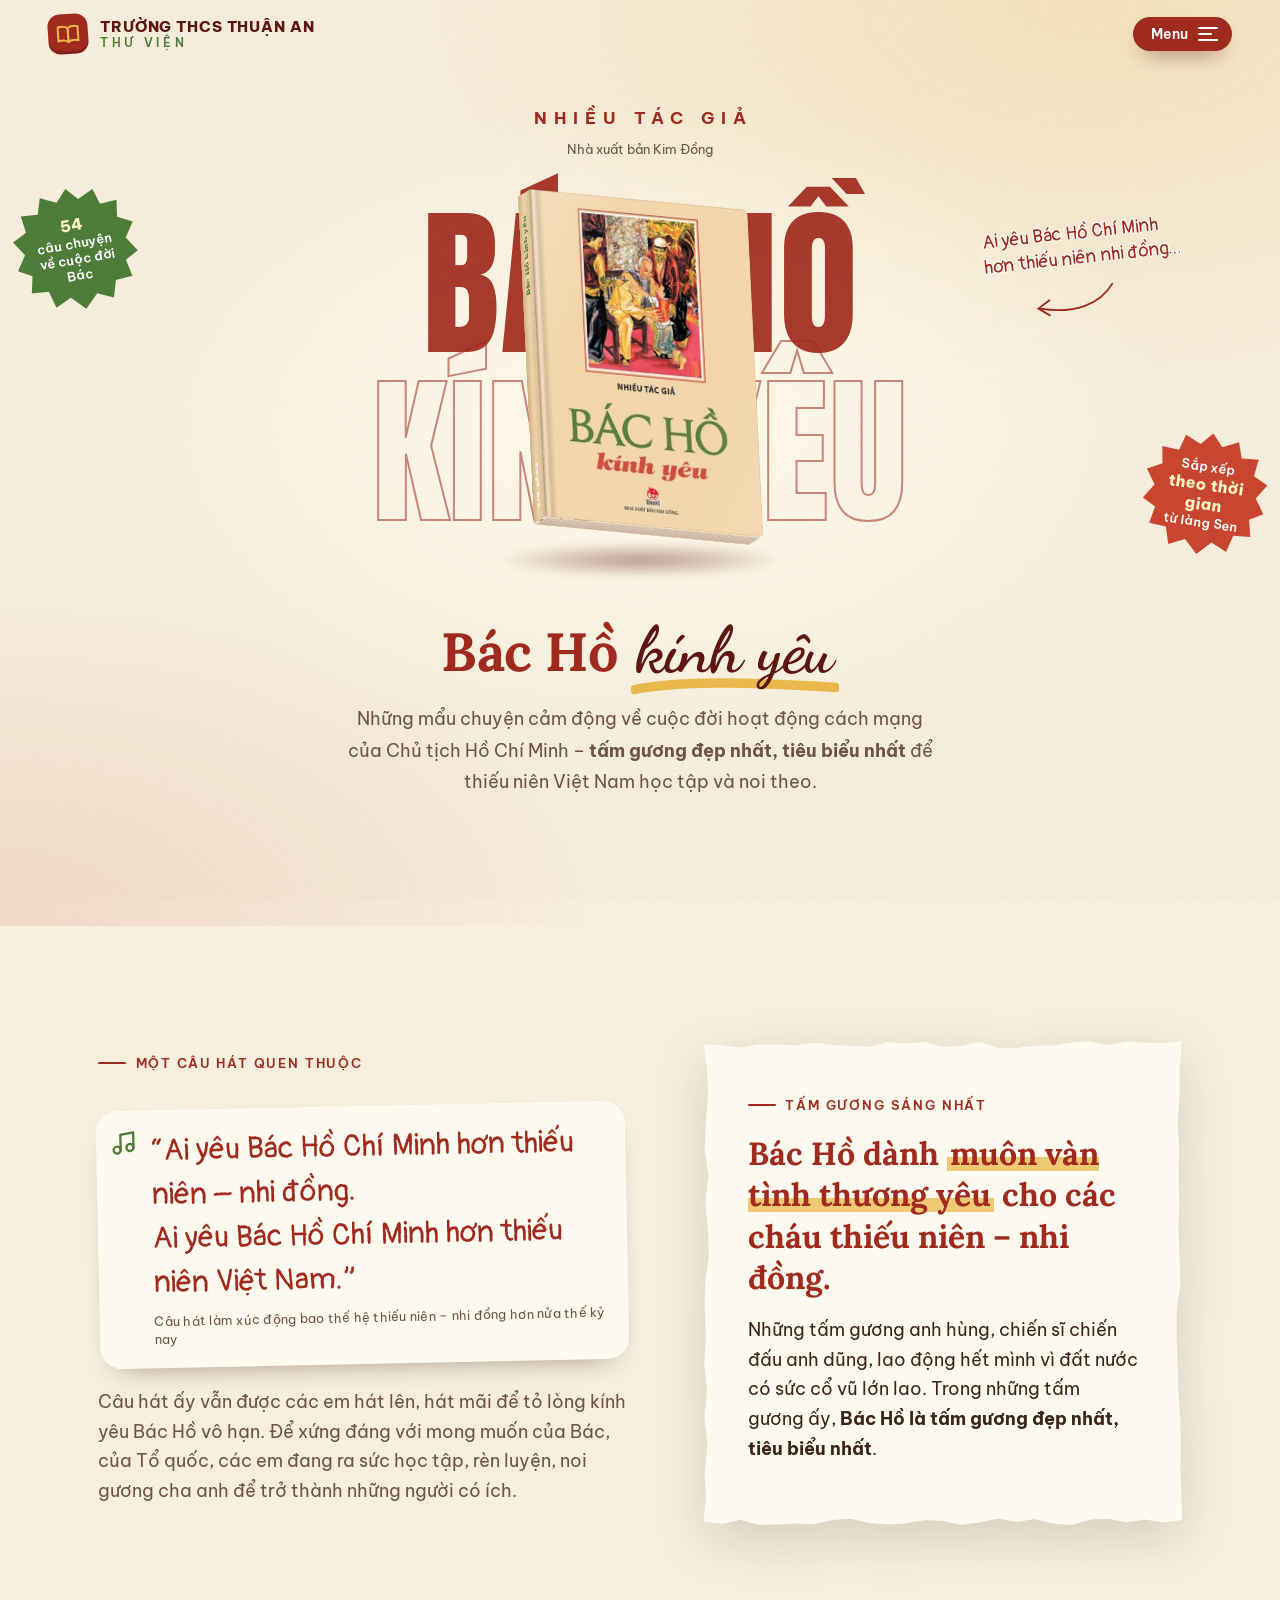
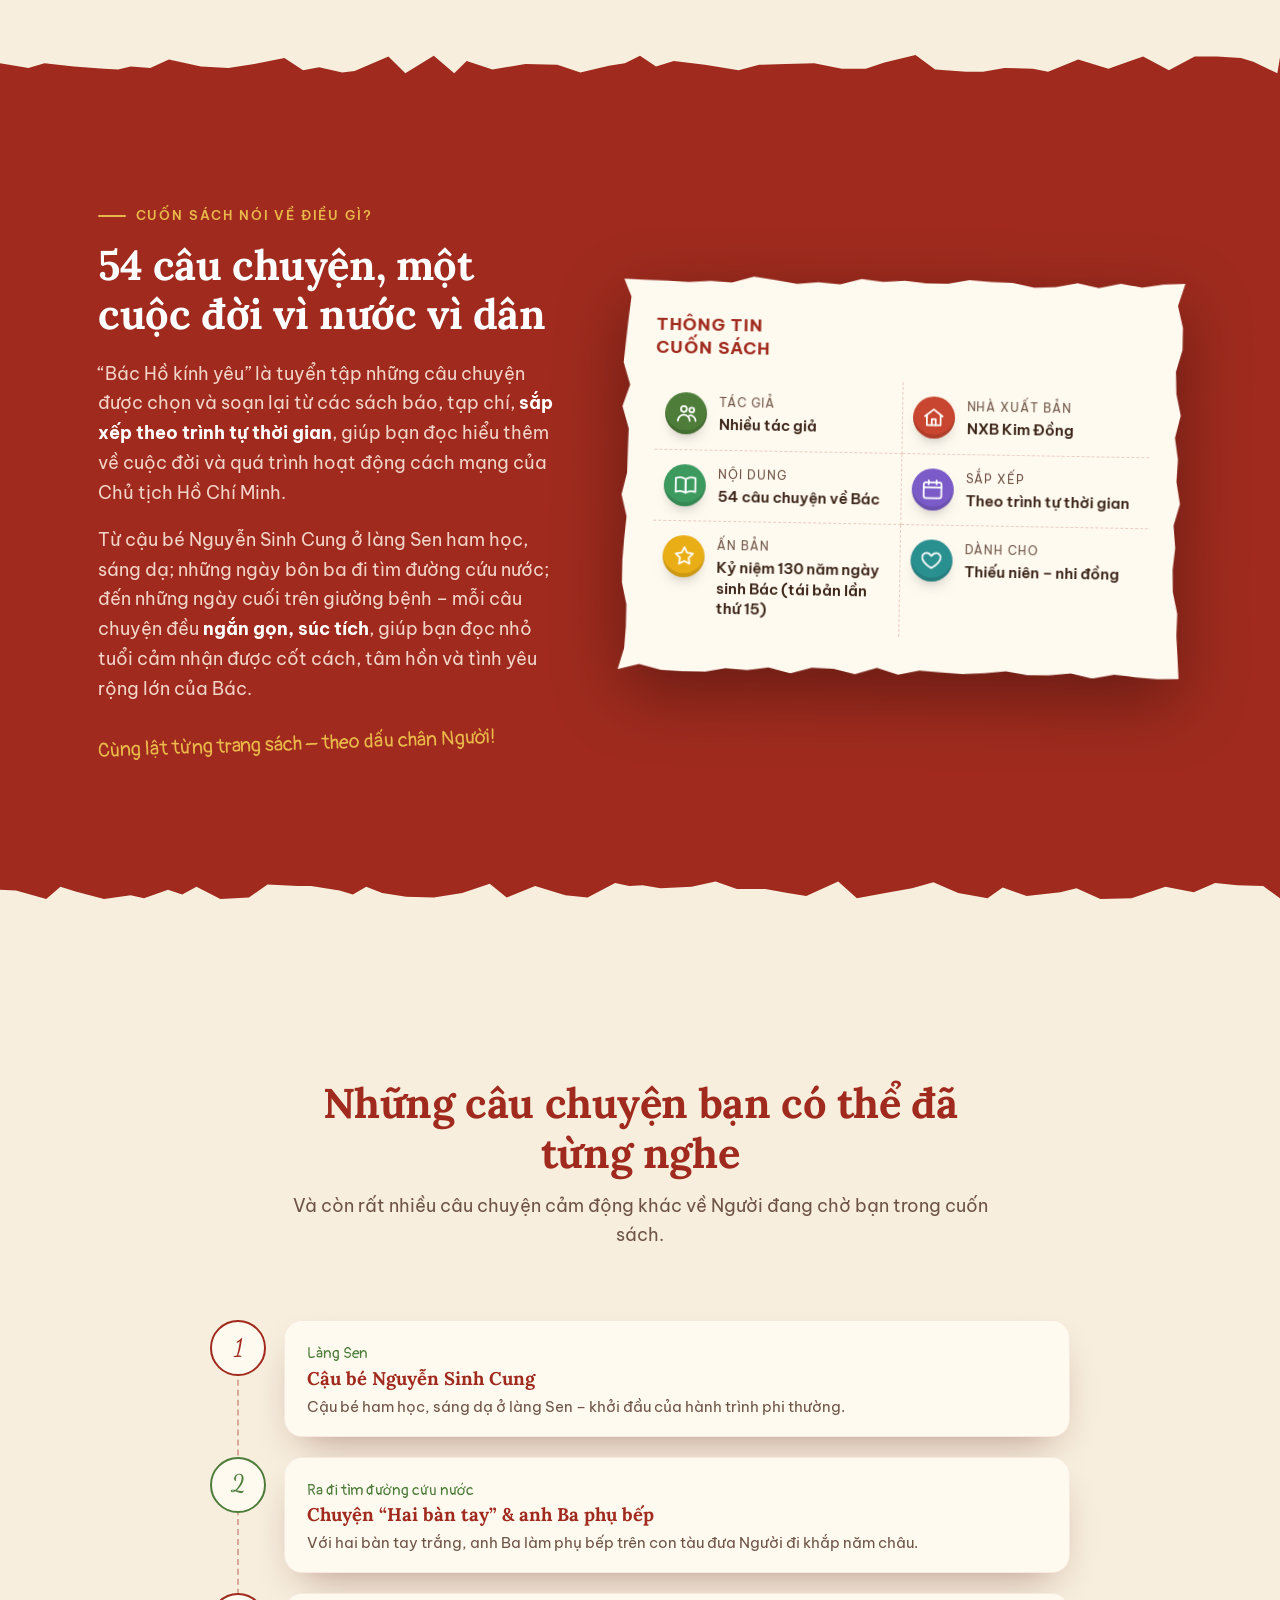
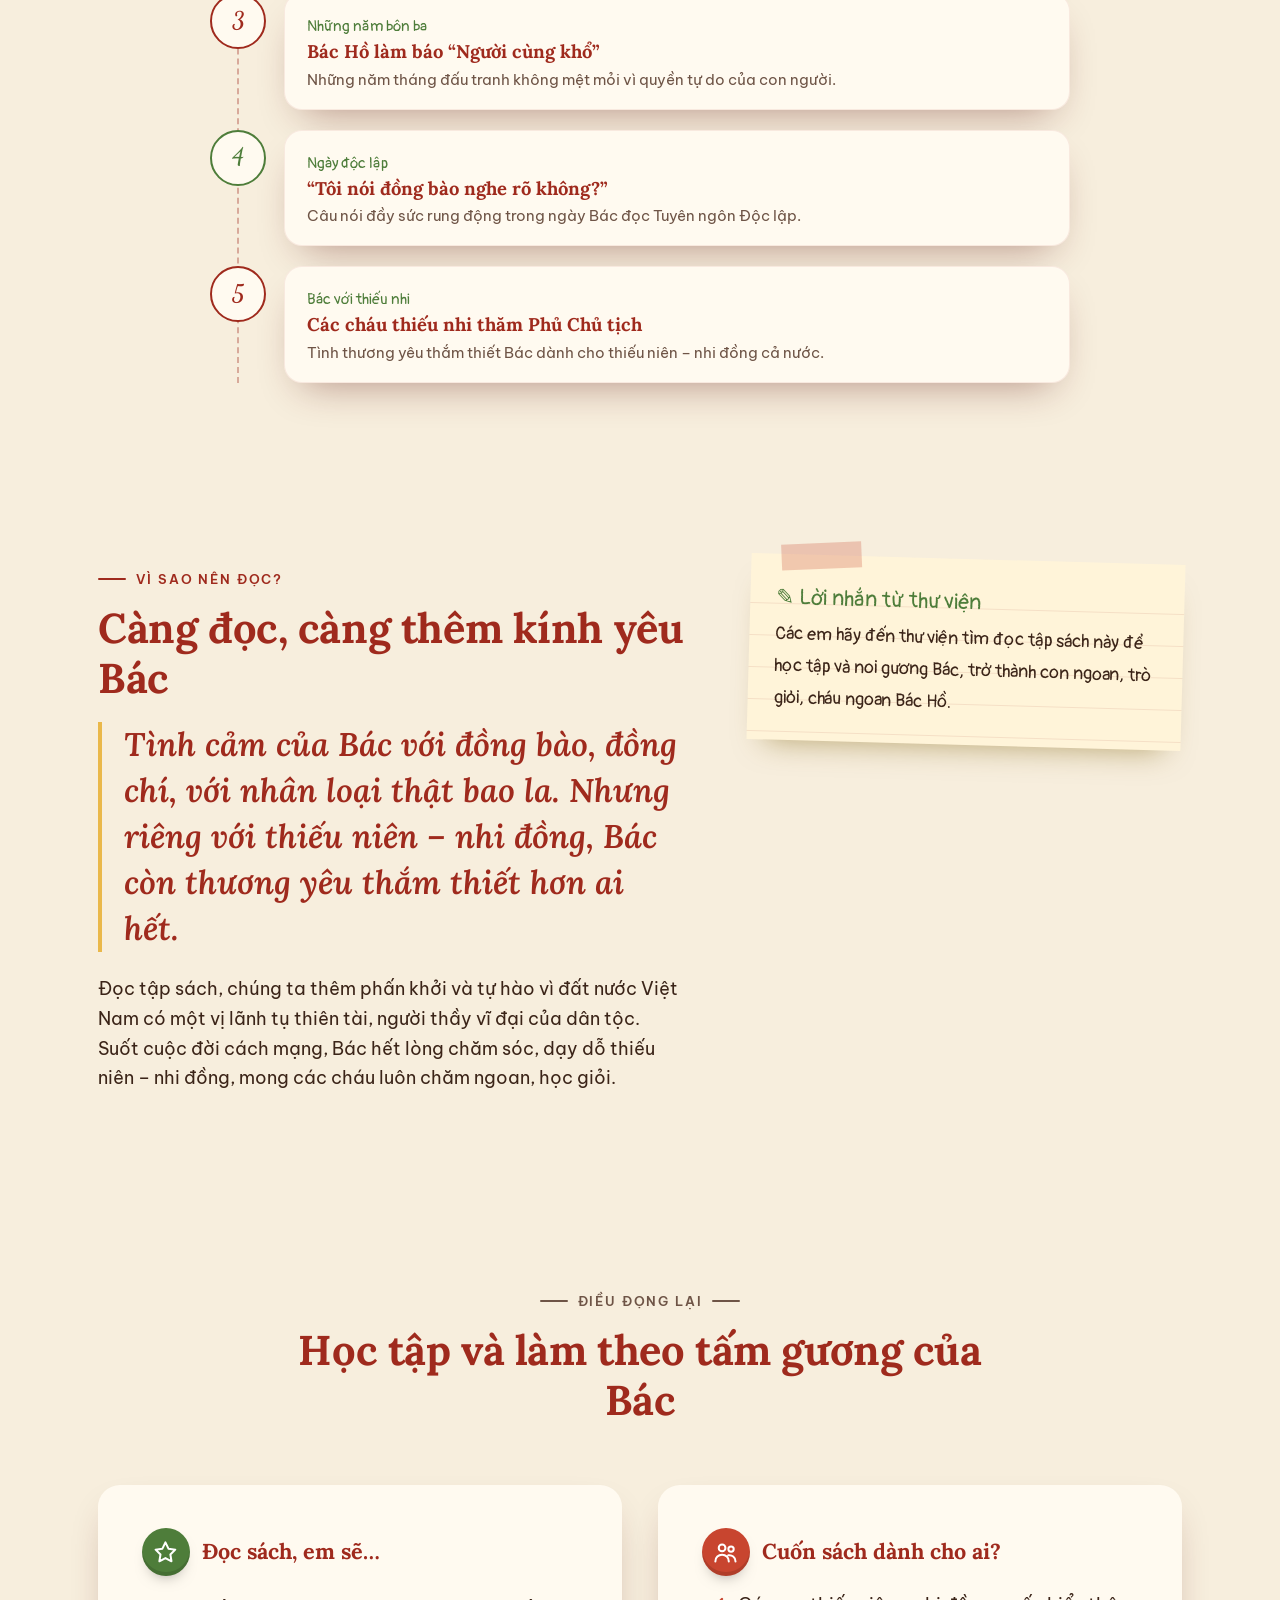
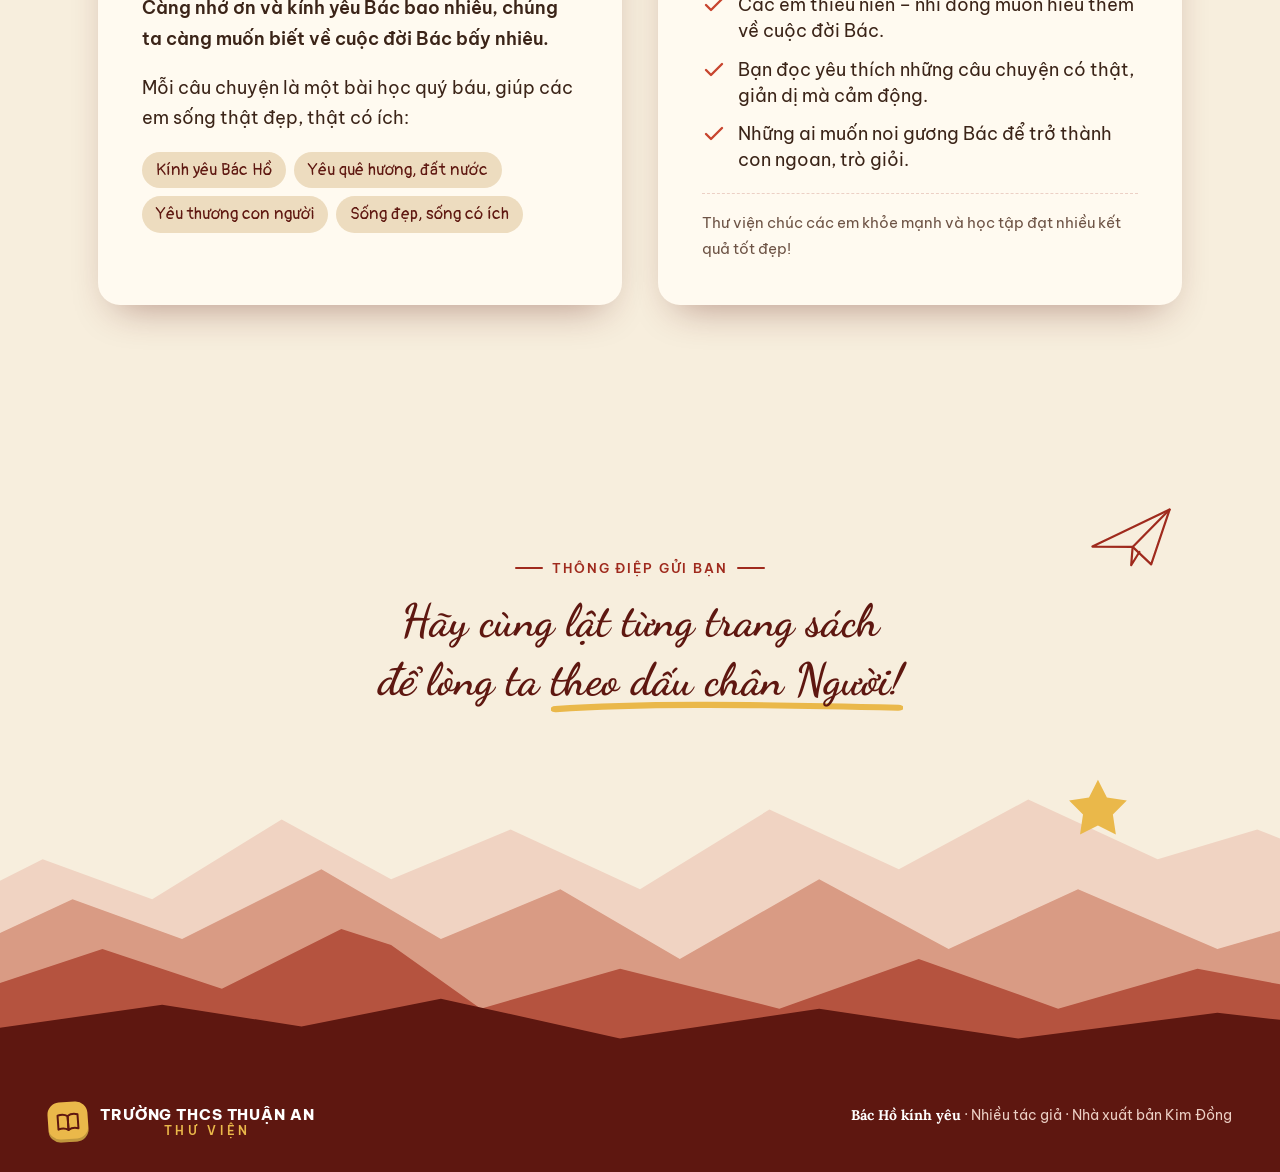
==== bac-ho-kinh-yeu/index.html @ be3440f2 "update books" ====
<!doctype html>
<html lang="vi">
<head>
  <meta charset="utf-8">
  <meta name="viewport" content="width=device-width, initial-scale=1">
  <title>Bác Hồ kính yêu – NXB Kim Đồng | Thư viện THCS Thuận An</title>
  <meta name="description" content="Giới thiệu sách “Bác Hồ kính yêu” (NXB Kim Đồng) – 54 câu chuyện cảm động về cuộc đời hoạt động cách mạng của Chủ tịch Hồ Chí Minh.">
  <meta property="og:title" content="Bác Hồ kính yêu – NXB Kim Đồng | Thư viện THCS Thuận An">
  <meta property="og:description" content="Giới thiệu sách “Bác Hồ kính yêu” (NXB Kim Đồng) – 54 câu chuyện cảm động về cuộc đời hoạt động cách mạng của Chủ tịch Hồ Chí Minh.">
  <meta property="og:image" content="../assets/books/bac-ho-kinh-yeu/bac-ho-kinh-yeu-tb-2023.jpg">
  <meta property="og:type" content="website">
  <meta name="theme-color" content="#9f2a1d">
  <link rel="icon" href="data:image/svg+xml,%3Csvg xmlns='http://www.w3.org/2000/svg' viewBox='0 0 64 64'%3E%3Crect x='10' y='6' width='44' height='52' rx='4' fill='%231d3f8f'/%3E%3Crect x='10' y='6' width='8' height='52' fill='%23163170'/%3E%3Cpath d='M26 26h20M26 34h14' stroke='%23f6c945' stroke-width='5' stroke-linecap='round'/%3E%3C/svg%3E">
  <link rel="stylesheet" href="../assets/css/style.css">
  <style>
    /* Tuỳ biến riêng của trang này */
    :root{--blue:#9f2a1d;--blue-deep:#5e1710;--blue-bright:#c8452f;--yellow:#eab84a;--orange:#4e7d3a;--cream:#f7eedd;--cream-2:#eddcbf;--paper:#fffaf0;--ink:#3b2418;--ink-soft:#6e5446;--spine-1:#cfae80;--spine-2:#ecd3ac;--spine-3:#d9bb8f;--spine-text:#3f6a2f;--cover-back:#e1c69d;--cover-edge:#e6cda5;--band-ink:#fbeee4;--band-soft:#f2d4c9;--footer-ink:#eccfc4;--note-bg:#fff4d9;--tint-1:#f6e2cf;--tint-2:#e9c3a6;--tint-3:#f0d3c2;--tint-4:#d99b84;--tint-5:#b5533f;}
    :root{--bgr:3.3;--book-ar:341/480;}
    .book .front{background-image:url("../assets/books/bac-ho-kinh-yeu/bac-ho-kinh-yeu-tb-2023.jpg")}
  </style>
</head>
<body>
  <div class="progress" aria-hidden="true"></div>
  <header class="site-header">
    <div class="wrap">
      <a class="brand" href="../index.html" aria-label="TRƯỜNG THCS THUẬN AN – THƯ VIỆN (trang chủ)"><span class="brand-mark"><svg viewBox="0 0 24 24" fill="none" stroke="currentColor" stroke-width="2" stroke-linecap="round" stroke-linejoin="round" aria-hidden="true"><path d="M2 5c3-1 7-1 10 1v14c-3-2-7-2-10-1z"/><path d="M22 5c-3-1-7-1-10 1v14c3-2 7-2 10-1z"/></svg></span><span class="brand-text"><b>TRƯỜNG THCS THUẬN AN</b><span>THƯ VIỆN</span></span></a>
      <button class="menu-btn" type="button" aria-expanded="false" aria-controls="site-menu">
        <span class="lbl">Menu</span><span class="burger" aria-hidden="true"><i></i><i></i><i></i></span>
      </button>
    </div>
  </header>
  <nav class="site-menu" id="site-menu" aria-label="Danh sách sách" aria-hidden="true">
    <div class="wrap">
      <div class="menu-intro">
        <span class="hand">Hôm nay em đọc gì?</span>
        <h2>Góc giới thiệu sách</h2>
        <p>Những cuốn sách hay đang chờ các em tại thư viện trường. Chọn một cuốn để xem giới thiệu nhé!</p>
        <a class="menu-home" href="../index.html"><svg viewBox="0 0 24 24" fill="none" stroke="currentColor" stroke-width="2.2" stroke-linecap="round" stroke-linejoin="round" aria-hidden="true"><path d="M3 11 12 4l9 7"/><path d="M5 10v10h14V10"/></svg> Trang chủ thư viện</a>
      </div>
      <ul class="menu-list">
          <li><a href="../toi-tai-gioi-ban-cung-the/index.html">
            <span class="n">01</span>
            <img src="../assets/books/toi-tai-gioi-ban-cung-the/toi_tai_gioi__ban_cung_the_tai_ban_2019_1_2020_10_05_16_40_02.jpg" alt="" loading="lazy">
            <span class="t"><b>Tôi tài giỏi, bạn cũng thế!</b><small>Adam Khoo</small></span>
            <span class="go"><svg viewBox="0 0 24 24" fill="none" stroke="currentColor" stroke-width="2.2" stroke-linecap="round" stroke-linejoin="round" aria-hidden="true"><path d="M5 12h14M13 6l6 6-6 6"/></svg></span>
          </a></li>
          <li><a href="../bac-ho-kinh-yeu/index.html" aria-current="page">
            <span class="n">02</span>
            <img src="../assets/books/bac-ho-kinh-yeu/bac-ho-kinh-yeu-tb-2023.jpg" alt="" loading="lazy">
            <span class="t"><b>Bác Hồ kính yêu</b><small>Nhiều tác giả · NXB Kim Đồng</small></span>
            <span class="go"><svg viewBox="0 0 24 24" fill="none" stroke="currentColor" stroke-width="2.2" stroke-linecap="round" stroke-linejoin="round" aria-hidden="true"><path d="M5 12h14M13 6l6 6-6 6"/></svg></span>
          </a></li>
          <li><a href="../tinh-yeu-cua-me/index.html">
            <span class="n">03</span>
            <img src="../assets/books/tinh-yeu-cua-me/anh-sach.jpg" alt="" loading="lazy">
            <span class="t"><b>Tình yêu bất tận của mẹ</b><small>Nguyễn Viên Như · NXB Văn học</small></span>
            <span class="go"><svg viewBox="0 0 24 24" fill="none" stroke="currentColor" stroke-width="2.2" stroke-linecap="round" stroke-linejoin="round" aria-hidden="true"><path d="M5 12h14M13 6l6 6-6 6"/></svg></span>
          </a></li>
          <li><a href="../giao-duc-bien-dao/index.html">
            <span class="n">04</span>
            <img src="../assets/books/giao-duc-bien-dao/giao-duc-bien-dao-thcs-2.jpg" alt="" loading="lazy">
            <span class="t"><b>Giáo dục về biển – đảo Việt Nam</b><small>Nguyễn Đức Vũ, Trần Thị Tuyết Mai</small></span>
            <span class="go"><svg viewBox="0 0 24 24" fill="none" stroke="currentColor" stroke-width="2.2" stroke-linecap="round" stroke-linejoin="round" aria-hidden="true"><path d="M5 12h14M13 6l6 6-6 6"/></svg></span>
          </a></li>
          <li><a href="../hoang-sa-truong-sa-khat-vong-hoa-binh/index.html">
            <span class="n">05</span>
            <img src="../assets/books/hoang-sa-truong-sa-khat-vong-hoa-binh/Hoang-Sa-Truong-Sa-Khat-vong-hoa-binh-web.jpg" alt="" loading="lazy">
            <span class="t"><b>Hoàng Sa, Trường Sa – Khát vọng hòa bình</b><small>Bùi Tất Tươm, Vũ Bá Hòa</small></span>
            <span class="go"><svg viewBox="0 0 24 24" fill="none" stroke="currentColor" stroke-width="2.2" stroke-linecap="round" stroke-linejoin="round" aria-hidden="true"><path d="M5 12h14M13 6l6 6-6 6"/></svg></span>
          </a></li>
      </ul>
    </div>
  </nav>
  <main>
    <section class="hero" id="top" aria-label="Giới thiệu">
      <div class="hero-inner">
        <div class="hero-top reveal in">
          <span class="hero-author">NHIỀU TÁC GIẢ</span>
          <span class="hero-trans">Nhà xuất bản Kim Đồng</span>
        </div>
        <div class="hero-stage">
          <div class="bg-words" aria-hidden="true"><span>Bác Hồ</span><span>Kính yêu</span></div>
          
          <div class="book-scene" role="img" aria-label="Bìa sách">
            <div class="book-float">
              <div class="book">
                <div class="face front"></div>
                <div class="face back"></div>
                <div class="face spine"><b>Bác Hồ kính yêu</b><small>KIM ĐỒNG</small></div>
                <div class="face pages"></div>
                <div class="face top"></div>
                <div class="face bottom"></div>
              </div>
            </div>
            <div class="book-shadow"></div>
          </div>
          <div class="sticker s1" aria-hidden="true"><span><b>54</b>câu chuyện về cuộc đời Bác</span></div>
          <div class="sticker s2" aria-hidden="true"><span>Sắp xếp<b>theo thời gian</b>từ làng Sen</span></div>
          <div class="hero-note n1" aria-hidden="true">Ai yêu Bác Hồ Chí Minh<br>hơn thiếu niên nhi đồng…
            <svg viewBox="0 0 120 60" fill="none" stroke="currentColor" stroke-width="2.4" stroke-linecap="round"><path d="M110 6C96 34 64 50 16 46" /><path d="M28 34 14 46l16 8" /></svg>
          </div>
        </div>
        <div class="hero-bottom">
          <h1 class="reveal" data-d="1">Bác Hồ <span class="script">kính yêu<svg viewBox="0 0 300 20" preserveAspectRatio="none" aria-hidden="true"><path d="M4 12C70 4 160 4 296 10" stroke="currentColor" stroke-width="9" stroke-linecap="round" fill="none"/></svg></span></h1>
          <p class="lead reveal" data-d="2">Những mẩu chuyện cảm động về cuộc đời hoạt động cách mạng của Chủ tịch Hồ Chí Minh – <strong>tấm gương đẹp nhất, tiêu biểu nhất</strong> để thiếu niên Việt Nam học tập và noi theo.</p>
          <a href="#cau-hat" class="scroll-cue reveal" data-d="3">Khám phá cuốn sách <svg viewBox="0 0 24 24" fill="none" stroke="currentColor" stroke-width="2.4" stroke-linecap="round" stroke-linejoin="round"><path d="M12 5v14M6 13l6 6 6-6"/></svg></a>
        </div>
      </div>
    </section>
    <section class="section" id="cau-hat" aria-labelledby="cau-hat-h">
      <div class="wrap think-grid">
        <div>
          <p class="eyebrow reveal">Một câu hát quen thuộc</p>
          <h2 id="cau-hat-h" class="sr-only">Một câu hát quen thuộc</h2>
          <blockquote class="lyric reveal" data-d="1"><svg viewBox="0 0 24 24" fill="none" stroke="currentColor" stroke-width="2" stroke-linecap="round" stroke-linejoin="round" aria-hidden="true"><path d="M9 18V5l11-2v13"/><circle cx="6" cy="18" r="3"/><circle cx="17" cy="16" r="3"/></svg>“Ai yêu Bác Hồ Chí Minh hơn thiếu niên – nhi đồng.<br>Ai yêu Bác Hồ Chí Minh hơn thiếu niên Việt Nam.”<cite>Câu hát làm xúc động bao thế hệ thiếu niên – nhi đồng hơn nửa thế kỷ nay</cite></blockquote>
          <p class="lead-text reveal" data-d="2">Câu hát ấy vẫn được các em hát lên, hát mãi để tỏ lòng kính yêu Bác Hồ vô hạn. Để xứng đáng với mong muốn của Bác, của Tổ quốc, các em đang ra sức học tập, rèn luyện, noi gương cha anh để trở thành những người có ích.</p>
        </div>
        <div class="reveal" data-d="2">
          
          <div class="answer-wrap">
            <div class="answer">
              <p class="eyebrow">Tấm gương sáng nhất</p>
              <p class="big">Bác Hồ dành <span class="mark">muôn vàn tình thương yêu</span> cho các cháu thiếu niên – nhi đồng.</p>
              <p>Những tấm gương anh hùng, chiến sĩ chiến đấu anh dũng, lao động hết mình vì đất nước có sức cổ vũ lớn lao. Trong những tấm gương ấy, <strong>Bác Hồ là tấm gương đẹp nhất, tiêu biểu nhất</strong>.</p>
            </div>
          </div>
        </div>
      </div>
    </section>
    <section class="band section" id="noi-dung" aria-labelledby="noi-dung-h">
      <svg class="tear t" viewBox="0 0 1440 40" preserveAspectRatio="none" aria-hidden="true"><path d="M0 40 L0 17 L32 23 L50 17 L83 21 L117 24 L133 25 L147 21 L169 23 L190 12 L226 21 L257 23 L286 18 L320 10 L341 26 L359 22 L385 29 L399 27 L437 8 L456 30 L488 7 L511 30 L525 14 L554 25 L591 18 L627 19 L653 29 L685 20 L703 17 L720 7 L738 21 L758 14 L793 19 L831 26 L854 19 L884 18 L916 17 L947 24 L974 24 L995 16 L1030 6 L1052 25 L1087 28 L1106 28 L1130 23 L1162 24 L1179 28 L1213 12 L1247 24 L1269 15 L1286 8 L1315 26 L1344 8 L1369 8 L1396 10 L1410 15 L1437 30 L1440 9 L1440 40Z" fill="currentColor" /></svg>
      <div class="wrap about-grid">
        <div class="about-text">
          <p class="eyebrow reveal">Cuốn sách nói về điều gì?</p>
          <h2 id="noi-dung-h" class="h-serif reveal" data-d="1">54 câu chuyện, một cuộc đời vì nước vì dân</h2>
          
          <p class="reveal" data-d="2" style="margin-top:1.2rem">“Bác Hồ kính yêu” là tuyển tập những câu chuyện được chọn và soạn lại từ các sách báo, tạp chí, <strong>sắp xếp theo trình tự thời gian</strong>, giúp bạn đọc hiểu thêm về cuộc đời và quá trình hoạt động cách mạng của Chủ tịch Hồ Chí Minh.</p>
          <p class="reveal" data-d="3">Từ cậu bé Nguyễn Sinh Cung ở làng Sen ham học, sáng dạ; những ngày bôn ba đi tìm đường cứu nước; đến những ngày cuối trên giường bệnh – mỗi câu chuyện đều <strong>ngắn gọn, súc tích</strong>, giúp bạn đọc nhỏ tuổi cảm nhận được cốt cách, tâm hồn và tình yêu rộng lớn của Bác.</p>
          <span class="hand reveal" data-d="4">Cùng lật từng trang sách – theo dấu chân Người!</span>
        </div>
        <div class="skills-wrap reveal" data-d="2">
          <div class="skills-card">
            <h3>Thông tin<br>cuốn sách</h3>
            <ul class="info-list"><li><span class="ic c-orange"><svg viewBox="0 0 24 24" fill="none" stroke="currentColor" stroke-width="1.8" stroke-linecap="round" stroke-linejoin="round" aria-hidden="true"><circle cx="9" cy="8" r="3"/><circle cx="17" cy="9" r="2.4"/><path d="M3 20c0-3.5 2.7-6 6-6s6 2.5 6 6M14.5 14.6c3.2-.6 6.5 1.6 6.5 5.4"/></svg></span><span><small>Tác giả</small><b>Nhiều tác giả</b></span></li><li><span class="ic c-blue"><svg viewBox="0 0 24 24" fill="none" stroke="currentColor" stroke-width="1.8" stroke-linecap="round" stroke-linejoin="round" aria-hidden="true"><path d="M3 11 12 4l9 7"/><path d="M5 10v10h14V10"/><path d="M10 20v-6h4v6"/></svg></span><span><small>Nhà xuất bản</small><b>NXB Kim Đồng</b></span></li><li><span class="ic c-green"><svg viewBox="0 0 24 24" fill="none" stroke="currentColor" stroke-width="1.8" stroke-linecap="round" stroke-linejoin="round" aria-hidden="true"><path d="M2 5c3-1 7-1 10 1v14c-3-2-7-2-10-1z"/><path d="M22 5c-3-1-7-1-10 1v14c3-2 7-2 10-1z"/></svg></span><span><small>Nội dung</small><b>54 câu chuyện về Bác</b></span></li><li><span class="ic c-purple"><svg viewBox="0 0 24 24" fill="none" stroke="currentColor" stroke-width="1.8" stroke-linecap="round" stroke-linejoin="round" aria-hidden="true"><rect x="3" y="5" width="18" height="16" rx="2"/><path d="M3 10h18M8 3v4M16 3v4"/></svg></span><span><small>Sắp xếp</small><b>Theo trình tự thời gian</b></span></li><li><span class="ic c-yellow"><svg viewBox="0 0 24 24" fill="none" stroke="currentColor" stroke-width="1.8" stroke-linecap="round" stroke-linejoin="round" aria-hidden="true"><path d="m12 3 2.7 5.6 6.1.9-4.4 4.3 1 6.1L12 17l-5.4 2.9 1-6.1-4.4-4.3 6.1-.9z"/></svg></span><span><small>Ấn bản</small><b>Kỷ niệm 130 năm ngày sinh Bác (tái bản lần thứ 15)</b></span></li><li><span class="ic c-teal"><svg viewBox="0 0 24 24" fill="none" stroke="currentColor" stroke-width="1.8" stroke-linecap="round" stroke-linejoin="round" aria-hidden="true"><path d="M12 20s-7-4.4-9-9c-1.3-3 .7-6.5 4-6.5 2 0 3.6 1.2 5 3 1.4-1.8 3-3 5-3 3.3 0 5.3 3.5 4 6.5-2 4.6-9 9-9 9z"/></svg></span><span><small>Dành cho</small><b>Thiếu niên – nhi đồng</b></span></li></ul>
          </div>
        </div>
      </div>
      <svg class="tear b" viewBox="0 0 1440 40" preserveAspectRatio="none" aria-hidden="true"><path d="M0 40 L0 19 L18 18 L52 7 L68 23 L85 17 L117 7 L147 12 L162 8 L189 19 L205 13 L221 23 L248 7 L280 9 L301 26 L335 24 L350 24 L382 18 L397 13 L412 23 L430 15 L457 10 L488 9 L520 15 L551 27 L570 9 L602 24 L636 12 L661 9 L692 28 L708 24 L723 25 L743 21 L778 23 L805 30 L829 20 L861 20 L886 15 L907 11 L943 30 L964 8 L996 15 L1026 21 L1050 29 L1078 15 L1111 8 L1128 22 L1155 11 L1193 16 L1211 21 L1238 7 L1273 8 L1311 23 L1343 16 L1367 28 L1392 25 L1421 24 L1440 8 L1440 40Z" fill="currentColor" /></svg>
    </section>
    <section class="section" id="cau-chuyen" aria-labelledby="cau-chuyen-h">
      <div class="wrap">
        <div class="sec-head">
          <p class="eyebrow reveal">Theo dấu chân Người</p>
          <h2 id="cau-chuyen-h" class="h-serif reveal" data-d="1">Những câu chuyện bạn có thể đã từng nghe</h2>
          <p class="reveal" data-d="2">Và còn rất nhiều câu chuyện cảm động khác về Người đang chờ bạn trong cuốn sách.</p>
        </div>
        <ol class="timeline">
          <li class="reveal" data-d="1"><span class="dot">1</span><div class="box"><span class="tag">Làng Sen</span><h3>Cậu bé Nguyễn Sinh Cung</h3><p>Cậu bé ham học, sáng dạ ở làng Sen – khởi đầu của hành trình phi thường.</p></div></li>
          <li class="reveal" data-d="2"><span class="dot">2</span><div class="box"><span class="tag">Ra đi tìm đường cứu nước</span><h3>Chuyện “Hai bàn tay” & anh Ba phụ bếp</h3><p>Với hai bàn tay trắng, anh Ba làm phụ bếp trên con tàu đưa Người đi khắp năm châu.</p></div></li>
          <li class="reveal" data-d="3"><span class="dot">3</span><div class="box"><span class="tag">Những năm bôn ba</span><h3>Bác Hồ làm báo “Người cùng khổ”</h3><p>Những năm tháng đấu tranh không mệt mỏi vì quyền tự do của con người.</p></div></li>
          <li class="reveal" data-d="4"><span class="dot">4</span><div class="box"><span class="tag">Ngày độc lập</span><h3>“Tôi nói đồng bào nghe rõ không?”</h3><p>Câu nói đầy sức rung động trong ngày Bác đọc Tuyên ngôn Độc lập.</p></div></li>
          <li class="reveal" data-d="5"><span class="dot">5</span><div class="box"><span class="tag">Bác với thiếu nhi</span><h3>Các cháu thiếu nhi thăm Phủ Chủ tịch</h3><p>Tình thương yêu thắm thiết Bác dành cho thiếu niên – nhi đồng cả nước.</p></div></li>
        </ol>
      </div>
    </section>
    <section class="section" id="vi-sao" aria-labelledby="vi-sao-h" style="padding-top:clamp(24px,4vw,60px)">
      <div class="wrap persp">
        <div>
          <p class="eyebrow reveal">Vì sao nên đọc?</p>
          <h2 id="vi-sao-h" class="h-serif reveal" data-d="1">Càng đọc, càng thêm kính yêu Bác</h2>
          <p class="quote-big reveal" data-d="2">Tình cảm của Bác với đồng bào, đồng chí, với nhân loại thật bao la. Nhưng riêng với thiếu niên – nhi đồng, Bác còn thương yêu thắm thiết hơn ai hết.</p>
          <p class="reveal" data-d="3">Đọc tập sách, chúng ta thêm phấn khởi và tự hào vì đất nước Việt Nam có một vị lãnh tụ thiên tài, người thầy vĩ đại của dân tộc. Suốt cuộc đời cách mạng, Bác hết lòng chăm sóc, dạy dỗ thiếu niên – nhi đồng, mong các cháu luôn chăm ngoan, học giỏi.</p>
        </div>
        <aside class="note-card reveal" data-d="2">
          <h3>✎ Lời nhắn từ thư viện</h3>
          <p>Các em hãy đến thư viện tìm đọc tập sách này để học tập và noi gương Bác, trở thành con ngoan, trò giỏi, cháu ngoan Bác Hồ.</p>
        </aside>
      </div>
    </section>
    <section class="section" id="bai-hoc" aria-labelledby="bai-hoc-h" style="padding-top:clamp(24px,4vw,60px)">
      <div class="wrap">
        <div class="sec-head">
          <p class="eyebrow reveal">Điều đọng lại</p>
          <h2 id="bai-hoc-h" class="h-serif reveal" data-d="1">Học tập và làm theo tấm gương của Bác</h2>
          
        </div>
        <div class="lesson-grid">
          <article class="panel reveal" data-d="1">
            <div class="hd"><span class="ic c-orange"><svg viewBox="0 0 24 24" fill="none" stroke="currentColor" stroke-width="1.8" stroke-linecap="round" stroke-linejoin="round" aria-hidden="true"><path d="m12 3 2.7 5.6 6.1.9-4.4 4.3 1 6.1L12 17l-5.4 2.9 1-6.1-4.4-4.3 6.1-.9z"/></svg></span><h3>Đọc sách, em sẽ…</h3></div>
            <p class="strong">Càng nhớ ơn và kính yêu Bác bao nhiêu, chúng ta càng muốn biết về cuộc đời Bác bấy nhiêu.</p>
            <p>Mỗi câu chuyện là một bài học quý báu, giúp các em sống thật đẹp, thật có ích:</p>
            <ul class="pillars"><li>Kính yêu Bác Hồ</li><li>Yêu quê hương, đất nước</li><li>Yêu thương con người</li><li>Sống đẹp, sống có ích</li></ul>
          </article>
          <article class="panel reveal" data-d="2">
            <div class="hd"><span class="ic c-blue"><svg viewBox="0 0 24 24" fill="none" stroke="currentColor" stroke-width="1.8" stroke-linecap="round" stroke-linejoin="round" aria-hidden="true"><circle cx="9" cy="8" r="3"/><circle cx="17" cy="9" r="2.4"/><path d="M3 20c0-3.5 2.7-6 6-6s6 2.5 6 6M14.5 14.6c3.2-.6 6.5 1.6 6.5 5.4"/></svg></span><h3>Cuốn sách dành cho ai?</h3></div>
            <ul class="checks"><li><svg viewBox="0 0 24 24" fill="none" stroke="currentColor" stroke-width="2.4" stroke-linecap="round" stroke-linejoin="round" aria-hidden="true"><path d="m4 12 5 5L20 6"/></svg>Các em thiếu niên – nhi đồng muốn hiểu thêm về cuộc đời Bác.</li><li><svg viewBox="0 0 24 24" fill="none" stroke="currentColor" stroke-width="2.4" stroke-linecap="round" stroke-linejoin="round" aria-hidden="true"><path d="m4 12 5 5L20 6"/></svg>Bạn đọc yêu thích những câu chuyện có thật, giản dị mà cảm động.</li><li><svg viewBox="0 0 24 24" fill="none" stroke="currentColor" stroke-width="2.4" stroke-linecap="round" stroke-linejoin="round" aria-hidden="true"><path d="m4 12 5 5L20 6"/></svg>Những ai muốn noi gương Bác để trở thành con ngoan, trò giỏi.</li></ul>
            <p class="foot">Thư viện chúc các em khỏe mạnh và học tập đạt nhiều kết quả tốt đẹp!</p>
          </article>
        </div>
      </div>
    </section>
    <section class="final" id="thong-diep" aria-labelledby="final-h">
      <svg class="plane" viewBox="0 0 90 60" fill="none" stroke="currentColor" stroke-width="2.2" stroke-linejoin="round" stroke-linecap="round" aria-hidden="true"><path d="M4 30 86 4 60 56 44 36z" /><path d="M86 4 44 36l-4 18 10-12" /></svg>
      <div class="msg">
        <p class="eyebrow reveal" id="final-h">Thông điệp gửi bạn</p>
        <blockquote class="reveal" data-d="1">Hãy cùng lật từng trang sách<br>để lòng ta <span class="u">theo dấu chân Người!<svg viewBox="0 0 300 20" preserveAspectRatio="none" aria-hidden="true"><path d="M4 12C70 4 160 4 296 10" stroke="currentColor" stroke-width="9" stroke-linecap="round" fill="none"/></svg></span></blockquote>
      </div>
      
      <div class="mountains" aria-hidden="true">
        <svg viewBox="0 0 1440 360" preserveAspectRatio="xMidYMax slice">
          <path d="M0 210 120 150 230 190 360 110 470 170 590 120 720 180 850 100 980 160 1110 90 1240 150 1340 120 1440 160V360H0z" fill="var(--tint-3)" />
          <path d="M0 260 150 190 260 230 400 160 520 230 640 180 760 250 900 170 1030 240 1160 180 1300 240 1440 200V360H0z" fill="var(--tint-4)" />
          <path d="M0 300 180 240 300 280 420 220 470 236 560 300 700 260 860 300 1000 250 1140 300 1280 260 1440 290V360H0z" fill="var(--tint-5)" />
          <path d="M0 330 240 296 380 318 520 290 700 330 900 300 1100 330 1300 304 1440 320V360H0z" fill="var(--blue-deep)" />
          <path d="m1180 70 9 18 20 3-14 14 3 20-18-9-18 9 3-20-14-14 20-3z" fill="var(--yellow)" />
        </svg>
      </div>
    </section>
  </main>
  <footer class="site-footer">
    <div class="wrap">
      <a class="brand" href="../index.html" aria-label="TRƯỜNG THCS THUẬN AN – THƯ VIỆN (trang chủ)"><span class="brand-mark"><svg viewBox="0 0 24 24" fill="none" stroke="currentColor" stroke-width="2" stroke-linecap="round" stroke-linejoin="round" aria-hidden="true"><path d="M2 5c3-1 7-1 10 1v14c-3-2-7-2-10-1z"/><path d="M22 5c-3-1-7-1-10 1v14c3-2 7-2 10-1z"/></svg></span><span class="brand-text"><b>TRƯỜNG THCS THUẬN AN</b><span>THƯ VIỆN</span></span></a>
      <p class="credit"><b>Bác Hồ kính yêu</b> · Nhiều tác giả · Nhà xuất bản Kim Đồng</p>
    </div>
  </footer>
  <script src="../assets/js/main.js"></script>
</body>
</html>
---- assets/css/style.css ----
/* Thư viện THCS Thuận An – CSS dùng chung cho mọi trang.
   Màu theo từng cuốn sách được ghi đè trong thẻ <style> của mỗi trang. */

/* ---------- Fonts (tự host, có tiếng Việt – chạy được khi offline) ---------- */
@font-face {
      font-family: 'Anton';
      font-style: normal;
      font-weight: 400;
      font-display: swap;
      src: url(../fonts/anton-vietnamese-400-normal.woff2) format('woff2');
      unicode-range: U+0102-0103, U+0110-0111, U+0128-0129, U+0168-0169, U+01A0-01A1, U+01AF-01B0, U+0300-0301, U+0303-0304, U+0308-0309, U+0323, U+0329, U+1EA0-1EF9, U+20AB
    }

    @font-face {
      font-family: 'Anton';
      font-style: normal;
      font-weight: 400;
      font-display: swap;
      src: url(../fonts/anton-latin-ext-400-normal.woff2) format('woff2');
      unicode-range: U+0100-02BA, U+02BD-02C5, U+02C7-02CC, U+02CE-02D7, U+02DD-02FF, U+0304, U+0308, U+0329, U+1D00-1DBF, U+1E00-1E9F, U+1EF2-1EFF, U+2020, U+20A0-20AB, U+20AD-20C0, U+2113, U+2C60-2C7F, U+A720-A7FF
    }

    @font-face {
      font-family: 'Anton';
      font-style: normal;
      font-weight: 400;
      font-display: swap;
      src: url(../fonts/anton-latin-400-normal.woff2) format('woff2');
      unicode-range: U+0000-00FF, U+0131, U+0152-0153, U+02BB-02BC, U+02C6, U+02DA, U+02DC, U+0304, U+0308, U+0329, U+2000-206F, U+20AC, U+2122, U+2191, U+2193, U+2212, U+2215, U+FEFF, U+FFFD
    }

    @font-face {
      font-family: 'Be Vietnam Pro';
      font-style: normal;
      font-weight: 400;
      font-display: swap;
      src: url(../fonts/be-vietnam-pro-vietnamese-400-normal.woff2) format('woff2');
      unicode-range: U+0102-0103, U+0110-0111, U+0128-0129, U+0168-0169, U+01A0-01A1, U+01AF-01B0, U+0300-0301, U+0303-0304, U+0308-0309, U+0323, U+0329, U+1EA0-1EF9, U+20AB
    }

    @font-face {
      font-family: 'Be Vietnam Pro';
      font-style: normal;
      font-weight: 400;
      font-display: swap;
      src: url(../fonts/be-vietnam-pro-latin-ext-400-normal.woff2) format('woff2');
      unicode-range: U+0100-02BA, U+02BD-02C5, U+02C7-02CC, U+02CE-02D7, U+02DD-02FF, U+0304, U+0308, U+0329, U+1D00-1DBF, U+1E00-1E9F, U+1EF2-1EFF, U+2020, U+20A0-20AB, U+20AD-20C0, U+2113, U+2C60-2C7F, U+A720-A7FF
    }

    @font-face {
      font-family: 'Be Vietnam Pro';
      font-style: normal;
      font-weight: 400;
      font-display: swap;
      src: url(../fonts/be-vietnam-pro-latin-400-normal.woff2) format('woff2');
      unicode-range: U+0000-00FF, U+0131, U+0152-0153, U+02BB-02BC, U+02C6, U+02DA, U+02DC, U+0304, U+0308, U+0329, U+2000-206F, U+20AC, U+2122, U+2191, U+2193, U+2212, U+2215, U+FEFF, U+FFFD
    }

    @font-face {
      font-family: 'Be Vietnam Pro';
      font-style: normal;
      font-weight: 500;
      font-display: swap;
      src: url(../fonts/be-vietnam-pro-vietnamese-500-normal.woff2) format('woff2');
      unicode-range: U+0102-0103, U+0110-0111, U+0128-0129, U+0168-0169, U+01A0-01A1, U+01AF-01B0, U+0300-0301, U+0303-0304, U+0308-0309, U+0323, U+0329, U+1EA0-1EF9, U+20AB
    }

    @font-face {
      font-family: 'Be Vietnam Pro';
      font-style: normal;
      font-weight: 500;
      font-display: swap;
      src: url(../fonts/be-vietnam-pro-latin-ext-500-normal.woff2) format('woff2');
      unicode-range: U+0100-02BA, U+02BD-02C5, U+02C7-02CC, U+02CE-02D7, U+02DD-02FF, U+0304, U+0308, U+0329, U+1D00-1DBF, U+1E00-1E9F, U+1EF2-1EFF, U+2020, U+20A0-20AB, U+20AD-20C0, U+2113, U+2C60-2C7F, U+A720-A7FF
    }

    @font-face {
      font-family: 'Be Vietnam Pro';
      font-style: normal;
      font-weight: 500;
      font-display: swap;
      src: url(../fonts/be-vietnam-pro-latin-500-normal.woff2) format('woff2');
      unicode-range: U+0000-00FF, U+0131, U+0152-0153, U+02BB-02BC, U+02C6, U+02DA, U+02DC, U+0304, U+0308, U+0329, U+2000-206F, U+20AC, U+2122, U+2191, U+2193, U+2212, U+2215, U+FEFF, U+FFFD
    }

    @font-face {
      font-family: 'Be Vietnam Pro';
      font-style: normal;
      font-weight: 600;
      font-display: swap;
      src: url(../fonts/be-vietnam-pro-vietnamese-600-normal.woff2) format('woff2');
      unicode-range: U+0102-0103, U+0110-0111, U+0128-0129, U+0168-0169, U+01A0-01A1, U+01AF-01B0, U+0300-0301, U+0303-0304, U+0308-0309, U+0323, U+0329, U+1EA0-1EF9, U+20AB
    }

    @font-face {
      font-family: 'Be Vietnam Pro';
      font-style: normal;
      font-weight: 600;
      font-display: swap;
      src: url(../fonts/be-vietnam-pro-latin-ext-600-normal.woff2) format('woff2');
      unicode-range: U+0100-02BA, U+02BD-02C5, U+02C7-02CC, U+02CE-02D7, U+02DD-02FF, U+0304, U+0308, U+0329, U+1D00-1DBF, U+1E00-1E9F, U+1EF2-1EFF, U+2020, U+20A0-20AB, U+20AD-20C0, U+2113, U+2C60-2C7F, U+A720-A7FF
    }

    @font-face {
      font-family: 'Be Vietnam Pro';
      font-style: normal;
      font-weight: 600;
      font-display: swap;
      src: url(../fonts/be-vietnam-pro-latin-600-normal.woff2) format('woff2');
      unicode-range: U+0000-00FF, U+0131, U+0152-0153, U+02BB-02BC, U+02C6, U+02DA, U+02DC, U+0304, U+0308, U+0329, U+2000-206F, U+20AC, U+2122, U+2191, U+2193, U+2212, U+2215, U+FEFF, U+FFFD
    }

    @font-face {
      font-family: 'Be Vietnam Pro';
      font-style: normal;
      font-weight: 700;
      font-display: swap;
      src: url(../fonts/be-vietnam-pro-vietnamese-700-normal.woff2) format('woff2');
      unicode-range: U+0102-0103, U+0110-0111, U+0128-0129, U+0168-0169, U+01A0-01A1, U+01AF-01B0, U+0300-0301, U+0303-0304, U+0308-0309, U+0323, U+0329, U+1EA0-1EF9, U+20AB
    }

    @font-face {
      font-family: 'Be Vietnam Pro';
      font-style: normal;
      font-weight: 700;
      font-display: swap;
      src: url(../fonts/be-vietnam-pro-latin-ext-700-normal.woff2) format('woff2');
      unicode-range: U+0100-02BA, U+02BD-02C5, U+02C7-02CC, U+02CE-02D7, U+02DD-02FF, U+0304, U+0308, U+0329, U+1D00-1DBF, U+1E00-1E9F, U+1EF2-1EFF, U+2020, U+20A0-20AB, U+20AD-20C0, U+2113, U+2C60-2C7F, U+A720-A7FF
    }

    @font-face {
      font-family: 'Be Vietnam Pro';
      font-style: normal;
      font-weight: 700;
      font-display: swap;
      src: url(../fonts/be-vietnam-pro-latin-700-normal.woff2) format('woff2');
      unicode-range: U+0000-00FF, U+0131, U+0152-0153, U+02BB-02BC, U+02C6, U+02DA, U+02DC, U+0304, U+0308, U+0329, U+2000-206F, U+20AC, U+2122, U+2191, U+2193, U+2212, U+2215, U+FEFF, U+FFFD
    }

    @font-face {
      font-family: 'Be Vietnam Pro';
      font-style: normal;
      font-weight: 800;
      font-display: swap;
      src: url(../fonts/be-vietnam-pro-vietnamese-800-normal.woff2) format('woff2');
      unicode-range: U+0102-0103, U+0110-0111, U+0128-0129, U+0168-0169, U+01A0-01A1, U+01AF-01B0, U+0300-0301, U+0303-0304, U+0308-0309, U+0323, U+0329, U+1EA0-1EF9, U+20AB
    }

    @font-face {
      font-family: 'Be Vietnam Pro';
      font-style: normal;
      font-weight: 800;
      font-display: swap;
      src: url(../fonts/be-vietnam-pro-latin-ext-800-normal.woff2) format('woff2');
      unicode-range: U+0100-02BA, U+02BD-02C5, U+02C7-02CC, U+02CE-02D7, U+02DD-02FF, U+0304, U+0308, U+0329, U+1D00-1DBF, U+1E00-1E9F, U+1EF2-1EFF, U+2020, U+20A0-20AB, U+20AD-20C0, U+2113, U+2C60-2C7F, U+A720-A7FF
    }

    @font-face {
      font-family: 'Be Vietnam Pro';
      font-style: normal;
      font-weight: 800;
      font-display: swap;
      src: url(../fonts/be-vietnam-pro-latin-800-normal.woff2) format('woff2');
      unicode-range: U+0000-00FF, U+0131, U+0152-0153, U+02BB-02BC, U+02C6, U+02DA, U+02DC, U+0304, U+0308, U+0329, U+2000-206F, U+20AC, U+2122, U+2191, U+2193, U+2212, U+2215, U+FEFF, U+FFFD
    }

    @font-face {
      font-family: 'Dancing Script';
      font-style: normal;
      font-weight: 600;
      font-display: swap;
      src: url(../fonts/dancing-script-vietnamese-600-normal.woff2) format('woff2');
      unicode-range: U+0102-0103, U+0110-0111, U+0128-0129, U+0168-0169, U+01A0-01A1, U+01AF-01B0, U+0300-0301, U+0303-0304, U+0308-0309, U+0323, U+0329, U+1EA0-1EF9, U+20AB
    }

    @font-face {
      font-family: 'Dancing Script';
      font-style: normal;
      font-weight: 600;
      font-display: swap;
      src: url(../fonts/dancing-script-latin-ext-600-normal.woff2) format('woff2');
      unicode-range: U+0100-02BA, U+02BD-02C5, U+02C7-02CC, U+02CE-02D7, U+02DD-02FF, U+0304, U+0308, U+0329, U+1D00-1DBF, U+1E00-1E9F, U+1EF2-1EFF, U+2020, U+20A0-20AB, U+20AD-20C0, U+2113, U+2C60-2C7F, U+A720-A7FF
    }

    @font-face {
      font-family: 'Dancing Script';
      font-style: normal;
      font-weight: 600;
      font-display: swap;
      src: url(../fonts/dancing-script-latin-600-normal.woff2) format('woff2');
      unicode-range: U+0000-00FF, U+0131, U+0152-0153, U+02BB-02BC, U+02C6, U+02DA, U+02DC, U+0304, U+0308, U+0329, U+2000-206F, U+20AC, U+2122, U+2191, U+2193, U+2212, U+2215, U+FEFF, U+FFFD
    }

    @font-face {
      font-family: 'Dancing Script';
      font-style: normal;
      font-weight: 700;
      font-display: swap;
      src: url(../fonts/dancing-script-vietnamese-700-normal.woff2) format('woff2');
      unicode-range: U+0102-0103, U+0110-0111, U+0128-0129, U+0168-0169, U+01A0-01A1, U+01AF-01B0, U+0300-0301, U+0303-0304, U+0308-0309, U+0323, U+0329, U+1EA0-1EF9, U+20AB
    }

    @font-face {
      font-family: 'Dancing Script';
      font-style: normal;
      font-weight: 700;
      font-display: swap;
      src: url(../fonts/dancing-script-latin-ext-700-normal.woff2) format('woff2');
      unicode-range: U+0100-02BA, U+02BD-02C5, U+02C7-02CC, U+02CE-02D7, U+02DD-02FF, U+0304, U+0308, U+0329, U+1D00-1DBF, U+1E00-1E9F, U+1EF2-1EFF, U+2020, U+20A0-20AB, U+20AD-20C0, U+2113, U+2C60-2C7F, U+A720-A7FF
    }

    @font-face {
      font-family: 'Dancing Script';
      font-style: normal;
      font-weight: 700;
      font-display: swap;
      src: url(../fonts/dancing-script-latin-700-normal.woff2) format('woff2');
      unicode-range: U+0000-00FF, U+0131, U+0152-0153, U+02BB-02BC, U+02C6, U+02DA, U+02DC, U+0304, U+0308, U+0329, U+2000-206F, U+20AC, U+2122, U+2191, U+2193, U+2212, U+2215, U+FEFF, U+FFFD
    }

    @font-face {
      font-family: 'Lora';
      font-style: normal;
      font-weight: 600;
      font-display: swap;
      src: url(../fonts/lora-vietnamese-600-normal.woff2) format('woff2');
      unicode-range: U+0102-0103, U+0110-0111, U+0128-0129, U+0168-0169, U+01A0-01A1, U+01AF-01B0, U+0300-0301, U+0303-0304, U+0308-0309, U+0323, U+0329, U+1EA0-1EF9, U+20AB
    }

    @font-face {
      font-family: 'Lora';
      font-style: normal;
      font-weight: 600;
      font-display: swap;
      src: url(../fonts/lora-latin-ext-600-normal.woff2) format('woff2');
      unicode-range: U+0100-02BA, U+02BD-02C5, U+02C7-02CC, U+02CE-02D7, U+02DD-02FF, U+0304, U+0308, U+0329, U+1D00-1DBF, U+1E00-1E9F, U+1EF2-1EFF, U+2020, U+20A0-20AB, U+20AD-20C0, U+2113, U+2C60-2C7F, U+A720-A7FF
    }

    @font-face {
      font-family: 'Lora';
      font-style: normal;
      font-weight: 600;
      font-display: swap;
      src: url(../fonts/lora-latin-600-normal.woff2) format('woff2');
      unicode-range: U+0000-00FF, U+0131, U+0152-0153, U+02BB-02BC, U+02C6, U+02DA, U+02DC, U+0304, U+0308, U+0329, U+2000-206F, U+20AC, U+2122, U+2191, U+2193, U+2212, U+2215, U+FEFF, U+FFFD
    }

    @font-face {
      font-family: 'Lora';
      font-style: normal;
      font-weight: 700;
      font-display: swap;
      src: url(../fonts/lora-vietnamese-700-normal.woff2) format('woff2');
      unicode-range: U+0102-0103, U+0110-0111, U+0128-0129, U+0168-0169, U+01A0-01A1, U+01AF-01B0, U+0300-0301, U+0303-0304, U+0308-0309, U+0323, U+0329, U+1EA0-1EF9, U+20AB
    }

    @font-face {
      font-family: 'Lora';
      font-style: normal;
      font-weight: 700;
      font-display: swap;
      src: url(../fonts/lora-latin-ext-700-normal.woff2) format('woff2');
      unicode-range: U+0100-02BA, U+02BD-02C5, U+02C7-02CC, U+02CE-02D7, U+02DD-02FF, U+0304, U+0308, U+0329, U+1D00-1DBF, U+1E00-1E9F, U+1EF2-1EFF, U+2020, U+20A0-20AB, U+20AD-20C0, U+2113, U+2C60-2C7F, U+A720-A7FF
    }

    @font-face {
      font-family: 'Lora';
      font-style: normal;
      font-weight: 700;
      font-display: swap;
      src: url(../fonts/lora-latin-700-normal.woff2) format('woff2');
      unicode-range: U+0000-00FF, U+0131, U+0152-0153, U+02BB-02BC, U+02C6, U+02DA, U+02DC, U+0304, U+0308, U+0329, U+2000-206F, U+20AC, U+2122, U+2191, U+2193, U+2212, U+2215, U+FEFF, U+FFFD
    }

    @font-face {
      font-family: 'Lora';
      font-style: italic;
      font-weight: 600;
      font-display: swap;
      src: url(../fonts/lora-vietnamese-600-italic.woff2) format('woff2');
      unicode-range: U+0102-0103, U+0110-0111, U+0128-0129, U+0168-0169, U+01A0-01A1, U+01AF-01B0, U+0300-0301, U+0303-0304, U+0308-0309, U+0323, U+0329, U+1EA0-1EF9, U+20AB
    }

    @font-face {
      font-family: 'Lora';
      font-style: italic;
      font-weight: 600;
      font-display: swap;
      src: url(../fonts/lora-latin-ext-600-italic.woff2) format('woff2');
      unicode-range: U+0100-02BA, U+02BD-02C5, U+02C7-02CC, U+02CE-02D7, U+02DD-02FF, U+0304, U+0308, U+0329, U+1D00-1DBF, U+1E00-1E9F, U+1EF2-1EFF, U+2020, U+20A0-20AB, U+20AD-20C0, U+2113, U+2C60-2C7F, U+A720-A7FF
    }

    @font-face {
      font-family: 'Lora';
      font-style: italic;
      font-weight: 600;
      font-display: swap;
      src: url(../fonts/lora-latin-600-italic.woff2) format('woff2');
      unicode-range: U+0000-00FF, U+0131, U+0152-0153, U+02BB-02BC, U+02C6, U+02DA, U+02DC, U+0304, U+0308, U+0329, U+2000-206F, U+20AC, U+2122, U+2191, U+2193, U+2212, U+2215, U+FEFF, U+FFFD
    }

    @font-face {
      font-family: 'Pangolin';
      font-style: normal;
      font-weight: 400;
      font-display: swap;
      src: url(../fonts/pangolin-vietnamese-400-normal.woff2) format('woff2');
      unicode-range: U+0102-0103, U+0110-0111, U+0128-0129, U+0168-0169, U+01A0-01A1, U+01AF-01B0, U+0300-0301, U+0303-0304, U+0308-0309, U+0323, U+0329, U+1EA0-1EF9, U+20AB
    }

    @font-face {
      font-family: 'Pangolin';
      font-style: normal;
      font-weight: 400;
      font-display: swap;
      src: url(../fonts/pangolin-latin-ext-400-normal.woff2) format('woff2');
      unicode-range: U+0100-02BA, U+02BD-02C5, U+02C7-02CC, U+02CE-02D7, U+02DD-02FF, U+0304, U+0308, U+0329, U+1D00-1DBF, U+1E00-1E9F, U+1EF2-1EFF, U+2020, U+20A0-20AB, U+20AD-20C0, U+2113, U+2C60-2C7F, U+A720-A7FF
    }

    @font-face {
      font-family: 'Pangolin';
      font-style: normal;
      font-weight: 400;
      font-display: swap;
      src: url(../fonts/pangolin-latin-400-normal.woff2) format('woff2');
      unicode-range: U+0000-00FF, U+0131, U+0152-0153, U+02BB-02BC, U+02C6, U+02DA, U+02DC, U+0304, U+0308, U+0329, U+2000-206F, U+20AC, U+2122, U+2191, U+2193, U+2212, U+2215, U+FEFF, U+FFFD
    }

/* ============================================================
   TOKENS
   ============================================================ */
    :root {
      --cream: #f7f1e4;
      --cream-2: #efe6d3;
      --paper: #fffaf0;
      --ink: #1b2b4b;
      --ink-soft: #4a5671;
      --blue: #1d3f8f;
      --blue-deep: #142d6b;
      --blue-bright: #2563d8;
      --yellow: #f6c945;
      --orange: #ef7a2a;
      --green: #3c9a5f;
      --purple: #7a5bc7;
      --teal: #2a8f8f;
      /* màu phụ theo bìa sách (mỗi trang có thể ghi đè) */
      --spine-1: #123084;
      --spine-2: #1f4fc0;
      --spine-3: #173b9c;
      --spine-text: #f4ecc8;
      --cover-back: #16399a;
      --cover-edge: #1f57c9;
      --band-ink: #eef2ff;
      --band-soft: #d9e2ff;
      --footer-ink: #c8d3f2;
      --note-bg: #fff6d6;
      --tint-1: #dfe7f7;
      --tint-2: #b9c8ea;
      --tint-3: #c9d6f0;
      --tint-4: #8fa7dc;
      --tint-5: #3e63b8;
      --book-ar: 1000/1402;
      --bgr: 5.46;
      --header-h: 68px;
      --shadow: 0 18px 40px -18px color-mix(in srgb, var(--blue-deep) 45%, transparent);

      --f-display: "Anton", "Be Vietnam Pro", sans-serif;
      --f-serif: "Lora", Georgia, serif;
      --f-sans: "Be Vietnam Pro", system-ui, sans-serif;
      --f-script: "Dancing Script", cursive;
      --f-hand: "Pangolin", "Comic Sans MS", cursive;

      --gutter: clamp(16px, 4vw, 48px);
      --max: 1180px;
      --torn-a: polygon(0.0% 0.63%, 3.8% 0.78%, 7.7% 1.29%, 11.5% 0.65%, 15.4% 0.71%, 19.2% 0.82%, 23.1% 0.26%, 26.9% 0.72%, 30.8% 0.88%, 34.6% 1.11%, 38.5% 0.13%, 42.3% 0.42%, 46.2% 0.13%, 50.0% 1.13%, 53.8% 0.97%, 57.7% 0.06%, 61.5% 1.38%, 65.4% 1.35%, 69.2% 0.92%, 73.1% 0.86%, 76.9% 0.22%, 80.8% 0.02%, 84.6% 0.74%, 88.5% 0.08%, 92.3% 0.27%, 96.2% 0.34%, 100.0% 0.04%, 99.48% 5.6%, 99.51% 11.1%, 99.06% 16.7%, 99.42% 22.2%, 99.28% 27.8%, 99.44% 33.3%, 99.26% 38.9%, 99.49% 44.4%, 99.69% 50.0%, 98.88% 55.6%, 98.88% 61.1%, 99.06% 66.7%, 99.21% 72.2%, 99.65% 77.8%, 99.74% 83.3%, 99.68% 88.9%, 99.92% 94.4%, 100.0% 98.93%, 96.2% 99.44%, 92.3% 98.81%, 88.5% 99.46%, 84.6% 98.66%, 80.8% 98.81%, 76.9% 100.00%, 73.1% 99.71%, 69.2% 98.73%, 65.4% 99.34%, 61.5% 98.63%, 57.7% 99.44%, 53.8% 99.90%, 50.0% 99.12%, 46.2% 98.91%, 42.3% 99.62%, 38.5% 99.88%, 34.6% 99.53%, 30.8% 98.65%, 26.9% 98.94%, 23.1% 99.83%, 19.2% 99.66%, 15.4% 99.86%, 11.5% 99.92%, 7.7% 98.88%, 3.8% 99.75%, 0.0% 99.22%, 0.50% 94.4%, 0.21% 88.9%, 0.82% 83.3%, 0.15% 77.8%, 0.72% 72.2%, 0.13% 66.7%, 0.47% 61.1%, 0.24% 55.6%, 0.30% 50.0%, 1.09% 44.4%, 0.90% 38.9%, 0.34% 33.3%, 0.99% 27.8%, 0.24% 22.2%, 0.44% 16.7%, 0.96% 11.1%, 0.72% 5.6%);
      --torn-b: polygon(0.0% 1.12%, 3.8% 1.34%, 7.7% 1.43%, 11.5% 1.70%, 15.4% 1.33%, 19.2% 1.66%, 23.1% 0.05%, 26.9% 0.84%, 30.8% 1.70%, 34.6% 1.17%, 38.5% 1.62%, 42.3% 0.20%, 46.2% 0.84%, 50.0% 0.44%, 53.8% 0.98%, 57.7% 1.03%, 61.5% 0.02%, 65.4% 0.39%, 69.2% 0.50%, 73.1% 1.65%, 76.9% 1.38%, 80.8% 0.29%, 84.6% 1.43%, 88.5% 0.25%, 92.3% 1.11%, 96.2% 0.23%, 100.0% 0.00%, 98.75% 5.6%, 99.70% 11.1%, 99.69% 16.7%, 98.59% 22.2%, 98.74% 27.8%, 99.58% 33.3%, 98.62% 38.9%, 99.22% 44.4%, 99.02% 50.0%, 99.71% 55.6%, 98.64% 61.1%, 99.01% 66.7%, 98.61% 72.2%, 98.71% 77.8%, 99.57% 83.3%, 99.48% 88.9%, 99.76% 94.4%, 100.0% 99.74%, 96.2% 99.88%, 92.3% 99.46%, 88.5% 98.91%, 84.6% 99.99%, 80.8% 98.78%, 76.9% 99.39%, 73.1% 99.44%, 69.2% 98.53%, 65.4% 99.13%, 61.5% 99.43%, 57.7% 99.13%, 53.8% 98.73%, 50.0% 99.90%, 46.2% 98.24%, 42.3% 99.96%, 38.5% 98.65%, 34.6% 98.48%, 30.8% 99.97%, 26.9% 98.58%, 23.1% 99.34%, 19.2% 98.96%, 15.4% 99.98%, 11.5% 99.92%, 7.7% 99.67%, 3.8% 98.28%, 0.0% 99.65%, 1.09% 94.4%, 1.34% 88.9%, 1.36% 83.3%, 0.50% 77.8%, 0.51% 72.2%, 0.76% 66.7%, 1.12% 61.1%, 0.16% 55.6%, 1.08% 50.0%, 1.15% 44.4%, 1.24% 38.9%, 0.05% 33.3%, 1.36% 27.8%, 0.13% 22.2%, 0.49% 16.7%, 0.88% 11.1%, 1.32% 5.6%);
    }

    /* ============================================================
   BASE
   ============================================================ */
    *,
    *::before,
    *::after {
      box-sizing: border-box
    }

    html {
      scroll-behavior: smooth;
      -webkit-text-size-adjust: 100%
    }

    body {
      margin: 0;
      font-family: var(--f-sans);
      font-size: clamp(15px, 1.05vw + 10px, 17.5px);
      line-height: 1.7;
      color: var(--ink);
      background: var(--cream);
      overflow-x: hidden;
    }

    /* paper grain */
    body::before {
      content: "";
      position: fixed;
      inset: 0;
      pointer-events: none;
      z-index: 0;
      opacity: .5;
      mix-blend-mode: multiply;
      background-image: url("data:image/svg+xml,%3Csvg xmlns='http://www.w3.org/2000/svg' width='220' height='220'%3E%3Cfilter id='n'%3E%3CfeTurbulence type='fractalNoise' baseFrequency='.85' numOctaves='3' stitchTiles='stitch'/%3E%3CfeColorMatrix values='0 0 0 0 .45  0 0 0 0 .38  0 0 0 0 .25  0 0 0 .09 0'/%3E%3C/filter%3E%3Crect width='100%25' height='100%25' filter='url(%23n)'/%3E%3C/svg%3E");
    }

    main,
    footer {
      position: relative;
      z-index: 1
    }

    img {
      max-width: 100%;
      display: block
    }

    h1,
    h2,
    h3 {
      margin: 0;
      line-height: 1.2
    }

    p {
      margin: 0 0 1em
    }

    .wrap {
      width: 100%;
      max-width: var(--max);
      margin-inline: auto;
      padding-inline: var(--gutter)
    }

    .sr-only {
      position: absolute;
      width: 1px;
      height: 1px;
      overflow: hidden;
      clip: rect(0 0 0 0);
      white-space: nowrap
    }

    .eyebrow {
      font-family: var(--f-sans);
      font-weight: 600;
      font-size: .82rem;
      letter-spacing: .14em;
      text-transform: uppercase;
      color: var(--blue);
      margin: 0 0 .8rem;
      display: inline-flex;
      align-items: center;
      gap: .6rem;
    }

    .eyebrow::before {
      content: "";
      width: 28px;
      height: 2px;
      background: currentColor;
      border-radius: 2px
    }

    .h-serif {
      font-family: var(--f-serif);
      font-weight: 700;
      color: var(--blue);
      font-size: clamp(1.6rem, 2.6vw + .6rem, 2.6rem);
      letter-spacing: -.01em
    }

    .hand {
      font-family: var(--f-hand);
      color: var(--blue)
    }

    .script {
      font-family: var(--f-script);
      font-weight: 700
    }

    .mark {
      background: linear-gradient(transparent 58%, color-mix(in srgb, var(--yellow) 75%, transparent) 58%, color-mix(in srgb, var(--yellow) 75%, transparent) 92%, transparent 92%);
      padding: 0 .1em;
    }

    section {
      position: relative
    }

    .section {
      padding-block: clamp(64px, 9vw, 120px)
    }

    /* doodles */
    .doodle {
      position: absolute;
      color: var(--blue);
      pointer-events: none;
      opacity: .9
    }

    .doodle svg {
      width: 100%;
      height: auto;
      display: block
    }

    /* reveal */
    .reveal {
      opacity: 0;
      translate: 0 26px;
      transition: opacity .8s ease, translate .8s cubic-bezier(.2, .7, .2, 1)
    }

    .reveal.in {
      opacity: 1;
      translate: none
    }

    .reveal[data-d="1"] {
      transition-delay: .1s
    }

    .reveal[data-d="2"] {
      transition-delay: .2s
    }

    .reveal[data-d="3"] {
      transition-delay: .3s
    }

    .reveal[data-d="4"] {
      transition-delay: .4s
    }

    .reveal[data-d="5"] {
      transition-delay: .5s
    }

    /* progress bar */
    .progress {
      position: fixed;
      top: 0;
      left: 0;
      height: 3px;
      width: 100%;
      transform-origin: 0 50%;
      transform: scaleX(0);
      background: linear-gradient(90deg, var(--blue), var(--yellow));
      z-index: 50
    }

    /* ============================================================
   HERO
   ============================================================ */
    .hero {
      min-height: 100vh;
      min-height: 100svh;
      display: grid;
      place-items: center;
      padding: clamp(28px, 5vw, 56px) var(--gutter) clamp(36px, 5vw, 56px);
      overflow: hidden;
      isolation: isolate;
      background:
        radial-gradient(60% 50% at 50% 46%, rgba(255, 250, 236, .95) 0%, rgba(255, 250, 236, 0) 70%),
        radial-gradient(90% 70% at 85% 0%, color-mix(in srgb, var(--yellow) 22%, transparent), transparent 60%),
        radial-gradient(80% 60% at 0% 100%, color-mix(in srgb, var(--blue-bright) 12%, transparent), transparent 60%);
    }

    .hero-inner {
      position: relative;
      width: 100%;
      max-width: var(--max);
      display: flex;
      flex-direction: column;
      align-items: center;
      text-align: center
    }

    .hero-top {
      display: flex;
      flex-direction: column;
      align-items: center;
      gap: .35rem;
      margin-bottom: clamp(4px, 1vw, 12px);
      z-index: 3
    }

    .hero-author {
      font-family: var(--f-sans);
      font-weight: 700;
      letter-spacing: .42em;
      font-size: clamp(.8rem, .6vw + .6rem, 1.05rem);
      color: var(--blue);
      margin-right: -.42em
    }

    .hero-trans {
      font-size: .82rem;
      color: var(--ink-soft)
    }

    .hero-stage {
      position: relative;
      width: 100%;
      display: grid;
      place-items: center;
      padding-block: clamp(10px, 2vw, 24px);
      min-height: calc(var(--bgf) * 2.35);
      /* cỡ chữ nền: dòng dài nhất ≈ 5.5em */
      --bgf: clamp(56px, min(calc(76vw / var(--bgr)), 18vh), 200px)
    }

    .bg-words {
      position: absolute;
      inset: 0;
      display: flex;
      flex-direction: column;
      justify-content: center;
      align-items: center;
      font-family: var(--f-display);
      text-transform: uppercase;
      line-height: 1.02;
      gap: .02em;
      z-index: 0;
      user-select: none;
      font-size: var(--bgf);
      letter-spacing: .005em;
    }

    .bg-words span {
      display: block;
      white-space: nowrap;
      color: var(--blue)
    }

    .bg-words span:first-child {
      opacity: .92
    }

    .bg-words span:last-child {
      color: transparent;
      -webkit-text-stroke: 2px var(--blue);
      opacity: .55
    }

    /* ---------- 3D book ---------- */
    .book-scene {
      --bw: clamp(176px, min(22vw, 27vh), 300px);
      --bd: calc(var(--bw) * .11);
      position: relative;
      z-index: 2;
      perspective: 1700px;
      width: var(--bw);
      aspect-ratio: var(--book-ar);
    }

    .book-float {
      position: absolute;
      inset: 0;
      animation: float 6s ease-in-out infinite
    }

    .book {
      position: absolute;
      inset: 0;
      transform-style: preserve-3d;
      transform: rotateX(18deg) rotateY(26deg) rotateZ(-3deg);
      animation: sway 9s ease-in-out infinite;
    }

    .book .face {
      position: absolute;
      inset: 0;
      backface-visibility: hidden
    }

    .book .front {
      transform: translateZ(calc(var(--bd) / 2));
      background: var(--cover-edge) center/cover no-repeat;
      border-radius: 2px 5px 5px 2px;
      box-shadow: inset 0 0 0 1px rgba(0, 0, 0, .08);
    }

    .book .front::after {
      /* hinge + gloss */
      content: "";
      position: absolute;
      inset: 0;
      border-radius: inherit;
      background:
        linear-gradient(90deg, rgba(0, 0, 0, .28) 0, rgba(255, 255, 255, .25) 1.6%, rgba(0, 0, 0, .12) 3.4%, transparent 6%),
        linear-gradient(115deg, rgba(255, 255, 255, .22) 0%, transparent 28%, transparent 70%, rgba(255, 255, 255, .08) 100%);
    }

    .book .back {
      transform: rotateY(180deg) translateZ(calc(var(--bd) / 2));
      background: var(--cover-back);
      border-radius: 5px 2px 2px 5px
    }

    .book .spine {
      width: var(--bd);
      left: calc(var(--bd) / -2);
      right: auto;
      transform: rotateY(-90deg);
      background: linear-gradient(90deg, var(--spine-1), var(--spine-2) 45%, var(--spine-3));
      display: flex;
      flex-direction: column;
      align-items: center;
      justify-content: space-between;
      padding: 10% 0 6%;
      color: #fff;
      font-family: var(--f-serif);
    }

    .book .spine b {
      writing-mode: vertical-rl;
      transform: rotate(180deg);
      font-size: calc(var(--bw) * .043);
      letter-spacing: .02em;
      white-space: nowrap;
      color: var(--spine-text)
    }

    .book .spine small {
      writing-mode: vertical-rl;
      transform: rotate(180deg);
      font-family: var(--f-sans);
      font-weight: 700;
      font-size: calc(var(--bw) * .03);
      letter-spacing: .18em
    }

    .book .pages {
      width: var(--bd);
      left: calc(100% - var(--bd) / 2);
      transform: rotateY(90deg);
      top: 1.2%;
      bottom: 1.2%;
      background: repeating-linear-gradient(90deg, #fbf6ea 0 1px, #e9e1cf 1px 2px);
      box-shadow: inset 0 0 6px rgba(0, 0, 0, .18);
      /* mép bìa trước / bìa sau */
      border-left: 2px solid var(--cover-edge);
      border-right: 2px solid var(--cover-back);
    }

    .book .top {
      height: var(--bd);
      top: calc(var(--bd) / -2);
      bottom: auto;
      left: 1%;
      right: 1.2%;
      transform: rotateX(90deg);
      background: repeating-linear-gradient(0deg, #fbf6ea 0 1px, #e6dcc6 1px 2px);
      border-top: 2px solid var(--cover-back);
      border-bottom: 2px solid var(--cover-edge);
    }

    /* mặt đáy: gáy trang phía dưới (nhìn thấy khi sách nghiêng) */
    .book .bottom {
      height: var(--bd);
      top: auto;
      bottom: calc(var(--bd) / -2);
      left: 1%;
      right: 1.2%;
      transform: rotateX(-90deg);
      background:
        linear-gradient(color-mix(in srgb, var(--blue-deep) 14%, transparent), color-mix(in srgb, var(--blue-deep) 22%, transparent)),
        repeating-linear-gradient(0deg, #f7f0e0 0 1px, #ddd2ba 1px 2px);
      border-top: 2px solid var(--cover-edge);
      border-bottom: 2px solid var(--cover-back);
    }

    .book-shadow {
      position: absolute;
      left: 50%;
      bottom: calc(var(--bw) * -.16);
      width: 120%;
      height: calc(var(--bw) * .14);
      transform: translateX(-50%);
      border-radius: 50%;
      background: radial-gradient(closest-side, color-mix(in srgb, var(--blue-deep) 42%, transparent), color-mix(in srgb, var(--blue-deep) 0%, transparent));
      filter: blur(4px);
      animation: shadow 6s ease-in-out infinite;
      z-index: -1;
    }

    @keyframes float {

      0%,
      100% {
        transform: translateY(0)
      }

      50% {
        transform: translateY(-18px)
      }
    }

    @keyframes sway {

      0%,
      100% {
        transform: rotateX(15deg) rotateY(24deg) rotateZ(-3deg)
      }

      50% {
        transform: rotateX(21deg) rotateY(32deg) rotateZ(-1deg)
      }
    }

    @keyframes shadow {

      0%,
      100% {
        transform: translateX(-50%) scale(1);
        opacity: 1
      }

      50% {
        transform: translateX(-50%) scale(.82);
        opacity: .7
      }
    }

    /* starburst stickers */
    .sticker {
      position: absolute;
      z-index: 3;
      display: grid;
      place-items: center;
      text-align: center;
      width: clamp(112px, 9.5vw, 132px);
      aspect-ratio: 1;
      color: #fff;
      font-family: var(--f-sans);
      font-weight: 600;
      font-size: clamp(.62rem, .45vw + .45rem, .8rem);
      line-height: 1.25;
      padding: 16px;
    }

    .sticker::before {
      content: "";
      position: absolute;
      inset: 0;
      z-index: -1;
      background: var(--orange);
      clip-path: polygon(50% 0%, 59% 10%, 72% 4%, 76% 17%, 90% 16%, 88% 30%, 100% 36%, 92% 48%, 100% 60%, 89% 66%, 92% 80%, 78% 81%, 74% 95%, 61% 89%, 50% 100%, 39% 89%, 26% 95%, 22% 81%, 8% 80%, 11% 66%, 0% 60%, 8% 48%, 0% 36%, 12% 30%, 10% 16%, 24% 17%, 28% 4%, 41% 10%);
      filter: drop-shadow(0 6px 10px color-mix(in srgb, var(--orange) 35%, transparent));
    }

    .sticker b {
      display: block;
      font-size: 1.25em;
      font-weight: 800;
      color: #fff3c4
    }

    .sticker.s1 {
      left: -3%;
      top: 4%;
      transform: rotate(-10deg)
    }

    .sticker.s2 {
      right: -3%;
      bottom: 2%;
      transform: rotate(8deg);
      background: none
    }

    .sticker.s2::before {
      background: var(--blue-bright);
      filter: drop-shadow(0 6px 10px color-mix(in srgb, var(--blue-bright) 35%, transparent))
    }

    .hero-note {
      position: absolute;
      z-index: 3;
      font-family: var(--f-hand);
      color: var(--blue);
      font-size: clamp(.95rem, .6vw + .7rem, 1.2rem);
      line-height: 1.35;
      text-align: left
    }

    .hero-note.n1 {
      right: 2%;
      top: 12%;
      transform: rotate(-6deg);
      max-width: 220px;
      -webkit-text-stroke: 2px #ffffff;
      paint-order: stroke fill;
    }

    .hero-note.n1 svg {
      width: 90px;
      margin: 4px 0 0 40px;
      transform: rotate(10deg)
    }

    .hero-bottom {
      position: relative;
      z-index: 3;
      margin-top: clamp(28px, 4vw, 52px);
      display: flex;
      flex-direction: column;
      align-items: center
    }

    .hero h1 {
      font-family: var(--f-serif);
      color: var(--blue);
      font-weight: 700;
      font-size: clamp(1.9rem, 3.2vw + .8rem, 3.4rem);
      letter-spacing: -.01em;
      line-height: 1.1
    }

    .hero h1 .script {
      display: inline-block;
      font-size: 1.22em;
      color: var(--blue-deep);
      position: relative;
      padding: 0 .08em
    }

    .hero h1 .script svg {
      position: absolute;
      left: 0;
      right: 0;
      bottom: -.18em;
      width: 100%;
      height: .32em;
      color: var(--yellow);
      z-index: -1
    }

    .hero .lead {
      max-width: 600px;
      margin: 1.1rem auto 0;
      color: var(--ink-soft);
      font-size: 1.05em
    }

    .scroll-cue {
      margin-top: 1.6rem;
      display: inline-flex;
      align-items: center;
      gap: .6rem;
      text-decoration: none;
      font-family: var(--f-hand);
      font-size: 1.1rem;
      color: var(--blue-deep);
      background: var(--yellow);
      padding: .55rem 1.2rem .55rem 1.3rem;
      border-radius: 999px 999px 999px 999px / 60% 70% 60% 70%;
      box-shadow: 0 8px 18px -10px rgba(170, 120, 0, .7);
      transition: transform .25s;
    }

    .scroll-cue:hover {
      transform: translateY(-2px) rotate(-1deg)
    }

    .scroll-cue svg {
      width: 18px;
      height: 18px;
      animation: bob 1.6s ease-in-out infinite
    }

    @keyframes bob {

      0%,
      100% {
        transform: translateY(0)
      }

      50% {
        transform: translateY(4px)
      }
    }

    /* ============================================================
   THINK / BUBBLES
   ============================================================ */
    .think-grid {
      display: grid;
      grid-template-columns: 1.05fr .95fr;
      gap: clamp(32px, 6vw, 80px);
      align-items: center
    }

    .bubbles {
      display: flex;
      flex-direction: column;
      gap: 14px;
      margin: 1.2rem 0 1.6rem
    }

    .bubble {
      align-self: flex-start;
      position: relative;
      background: var(--paper);
      padding: .75rem 1.2rem;
      border-radius: 22px;
      font-family: var(--f-hand);
      font-size: 1.12rem;
      color: var(--ink);
      box-shadow: 0 10px 24px -16px color-mix(in srgb, var(--ink) 55%, transparent);
      border: 1.5px solid color-mix(in srgb, var(--blue) 14%, transparent);
    }

    .bubble:nth-child(2) {
      margin-left: clamp(12px, 4vw, 48px)
    }

    .bubble:nth-child(3) {
      margin-left: clamp(4px, 1.5vw, 18px)
    }

    .bubble::after {
      content: "";
      position: absolute;
      left: 22px;
      bottom: -9px;
      width: 16px;
      height: 16px;
      background: var(--paper);
      border-right: 1.5px solid color-mix(in srgb, var(--blue) 14%, transparent);
      border-bottom: 1.5px solid color-mix(in srgb, var(--blue) 14%, transparent);
      transform: rotate(45deg)
    }

    .think-q {
      font-family: var(--f-hand);
      font-size: clamp(1.15rem, 1vw + .8rem, 1.45rem);
      color: var(--blue);
      transform: rotate(-2deg);
      line-height: 1.4;
      max-width: 30ch
    }

    .think-q svg {
      width: 120px;
      display: block;
      margin-top: 6px
    }

    .answer {
      position: relative;
      padding: clamp(24px, 3.5vw, 44px);
      background: var(--paper);
      clip-path: var(--torn-a);
      filter: drop-shadow(0 18px 30px color-mix(in srgb, var(--ink) 18%, transparent));
    }

    .answer-wrap {
      position: relative;
      filter: drop-shadow(0 16px 26px color-mix(in srgb, var(--ink) 16%, transparent))
    }

    .answer-wrap .answer {
      filter: none
    }

    .answer .big {
      font-family: var(--f-serif);
      font-weight: 700;
      color: var(--blue);
      font-size: clamp(1.35rem, 1.5vw + .8rem, 2rem);
      line-height: 1.3;
      margin: .2rem 0 1rem
    }

    .answer .big em {
      font-style: normal
    }

    .thinker {
      width: clamp(120px, 14vw, 170px);
      margin: 0 0 -8px auto
    }

    /* ============================================================
   BLUE BAND (about + skills)
   ============================================================ */
    .band {
      background: var(--blue);
      color: var(--band-ink);
      margin-block: clamp(24px, 4vw, 40px)
    }

    .tear {
      position: absolute;
      left: 0;
      width: 100%;
      height: clamp(18px, 2.4vw, 34px);
      display: block;
      color: var(--blue)
    }

    .tear.t {
      top: 1px;
      transform: translateY(-100%)
    }

    .tear.b {
      bottom: 1px;
      transform: translateY(100%) scaleY(-1)
    }

    .band .wrap {
      position: relative;
      z-index: 1
    }

    .band .eyebrow {
      color: var(--yellow)
    }

    .band .h-serif {
      color: #fff
    }

    .about-grid {
      display: grid;
      grid-template-columns: .9fr 1.1fr;
      gap: clamp(32px, 5vw, 72px);
      align-items: center
    }

    .about-text p {
      color: var(--band-soft)
    }

    .about-text strong {
      color: #fff
    }

    .about-text .hand {
      color: var(--yellow);
      font-size: 1.25rem;
      display: block;
      margin-top: 1.4rem;
      transform: rotate(-2deg)
    }

    .skills-card {
      position: relative;
      background: var(--paper);
      color: var(--ink);
      padding: clamp(24px, 3vw, 40px) clamp(18px, 2.6vw, 34px);
      clip-path: var(--torn-b);
    }

    .skills-wrap {
      filter: drop-shadow(0 22px 34px rgba(0, 0, 0, .35));
      transform: rotate(1deg)
    }

    .skills-card h3 {
      font-family: var(--f-sans);
      font-weight: 700;
      letter-spacing: .06em;
      text-transform: uppercase;
      color: var(--blue);
      font-size: 1.05rem;
      margin-bottom: 1.2rem;
      line-height: 1.35
    }

    .skills {
      display: grid;
      grid-template-columns: repeat(3, 1fr);
      margin: 0;
      padding: 0;
      list-style: none
    }

    .skills li {
      display: flex;
      flex-direction: column;
      align-items: center;
      text-align: center;
      gap: .7rem;
      padding: clamp(14px, 2vw, 22px) 8px;
      font-size: .92rem;
      line-height: 1.35;
      font-weight: 500;
      color: var(--ink);
      border-right: 1px dashed color-mix(in srgb, var(--blue) 22%, transparent);
      border-bottom: 1px dashed color-mix(in srgb, var(--blue) 22%, transparent);
    }

    .skills li:nth-child(3n) {
      border-right: 0
    }

    .skills li:nth-child(n+4) {
      border-bottom: 0
    }

    .ic {
      width: clamp(52px, 5vw, 64px);
      aspect-ratio: 1;
      border-radius: 50%;
      display: grid;
      place-items: center;
      color: #fff;
      box-shadow: inset 0 -4px 0 rgba(0, 0, 0, .12), 0 8px 16px -10px rgba(0, 0, 0, .5);
      transition: transform .3s
    }

    .skills li:hover .ic {
      transform: rotate(-8deg) scale(1.06)
    }

    .ic svg {
      width: 56%;
      height: 56%
    }

    .c-blue {
      background: var(--blue-bright)
    }

    .c-green {
      background: var(--green)
    }

    .c-orange {
      background: var(--orange)
    }

    .c-yellow {
      background: #e9ad16
    }

    .c-purple {
      background: var(--purple)
    }

    .c-teal {
      background: var(--teal)
    }

    .band-note {
      position: absolute;
      right: -6px;
      top: -34px;
      font-family: var(--f-hand);
      color: var(--yellow);
      transform: rotate(6deg);
      font-size: 1.05rem;
      line-height: 1.3;
      text-align: right
    }

    /* ============================================================
   AUTHOR
   ============================================================ */
    .author-grid {
      display: grid;
      grid-template-columns: auto 1fr;
      gap: clamp(36px, 6vw, 90px);
      align-items: center
    }

    .polaroid {
      position: relative;
      width: clamp(220px, 24vw, 300px);
      background: #fff;
      padding: 14px 14px 56px;
      transform: rotate(-4deg);
      box-shadow: 0 22px 40px -20px color-mix(in srgb, var(--ink) 55%, transparent);
    }

    .polaroid .photo {
      aspect-ratio: 4/5;
      background: linear-gradient(160deg, var(--tint-1), var(--tint-2));
      position: relative;
      overflow: hidden;
      display: grid;
      place-items: center
    }

    .polaroid .photo img {
      position: absolute;
      inset: 0;
      width: 100%;
      height: 100%;
      object-fit: cover;
      object-position: 54% 20%;
      filter: grayscale(.15) contrast(1.02)
    }

    .polaroid .mono {
      font-family: var(--f-script);
      font-size: clamp(4.5rem, 7vw, 6rem);
      color: var(--blue);
      line-height: 1;
      opacity: .9
    }

    .polaroid .mono small {
      display: block;
      font-family: var(--f-hand);
      font-size: .95rem;
      color: var(--ink-soft);
      text-align: center;
      margin-top: .3rem;
      opacity: .85
    }

    .polaroid figcaption {
      position: absolute;
      left: 0;
      right: 0;
      bottom: 14px;
      text-align: center;
      font-family: var(--f-script);
      font-size: 1.7rem;
      color: var(--blue-deep)
    }

    .tape {
      position: absolute;
      width: 96px;
      height: 28px;
      background: color-mix(in srgb, var(--yellow) 60%, transparent);
      top: -12px;
      left: 50%;
      transform: translateX(-50%) rotate(-3deg);
      box-shadow: 0 2px 6px rgba(0, 0, 0, .08)
    }

    .author-text .h-serif {
      margin-bottom: .4rem
    }

    .author-role {
      font-family: var(--f-hand);
      color: var(--orange);
      font-size: 1.15rem;
      margin-bottom: 1.1rem
    }

    .facts {
      display: grid;
      grid-template-columns: repeat(3, 1fr);
      gap: 14px;
      margin: 1.6rem 0 0;
      padding: 0;
      list-style: none
    }

    .facts li {
      background: var(--paper);
      border: 1.5px dashed color-mix(in srgb, var(--blue) 25%, transparent);
      border-radius: 14px;
      padding: 14px 16px;
      font-size: .88rem;
      line-height: 1.4;
      color: var(--ink-soft)
    }

    .facts b {
      display: block;
      font-family: var(--f-serif);
      color: var(--blue);
      font-size: 1.45rem;
      line-height: 1.1;
      margin-bottom: 4px
    }

    .book-meta {
      margin-top: 1.4rem;
      font-size: .9rem;
      color: var(--ink-soft);
      display: flex;
      flex-wrap: wrap;
      gap: .4rem 1.4rem
    }

    .book-meta span b {
      color: var(--ink);
      font-weight: 600
    }

    /* ============================================================
   HIGHLIGHTS
   ============================================================ */
    .sec-head {
      text-align: center;
      max-width: 720px;
      margin: 0 auto clamp(36px, 5vw, 60px)
    }

    .sec-head .eyebrow::after {
      content: "";
      width: 28px;
      height: 2px;
      background: currentColor;
      border-radius: 2px
    }

    .sec-head p {
      color: var(--ink-soft);
      margin-top: .8rem
    }

    .cards {
      display: grid;
      grid-template-columns: repeat(3, 1fr);
      gap: clamp(18px, 2.5vw, 32px)
    }

    .card {
      position: relative;
      background: var(--paper);
      border-radius: 18px;
      padding: clamp(22px, 2.5vw, 32px);
      box-shadow: var(--shadow);
      border: 1px solid color-mix(in srgb, var(--blue) 8%, transparent);
      transition: transform .35s cubic-bezier(.2, .7, .2, 1), box-shadow .35s;
    }

    .card:hover {
      transform: translateY(-6px) rotate(-.4deg);
      box-shadow: 0 26px 48px -22px color-mix(in srgb, var(--blue-deep) 55%, transparent)
    }

    .card .num {
      position: absolute;
      top: 14px;
      right: 20px;
      font-family: var(--f-script);
      font-size: 2.4rem;
      color: color-mix(in srgb, var(--blue) 16%, transparent);
      line-height: 1
    }

    .card .art {
      height: 130px;
      display: grid;
      place-items: center;
      margin-bottom: 12px;
      border-radius: 12px;
      background: var(--cream-2)
    }

    .card .art svg {
      height: 104px;
      width: auto;
      color: var(--blue)
    }

    .card h3 {
      font-family: var(--f-serif);
      color: var(--blue);
      font-size: 1.25rem;
      margin-bottom: .6rem
    }

    .card p {
      font-size: .95rem;
      color: var(--ink-soft);
      margin: 0
    }

    .card .tag {
      display: inline-block;
      font-family: var(--f-hand);
      font-size: .95rem;
      color: var(--orange);
      margin-bottom: .3rem
    }

    .card.star {
      border: 2px solid var(--yellow)
    }

    .card.star::before {
      content: "Ấn tượng nhất!";
      position: absolute;
      top: -14px;
      left: 22px;
      background: var(--yellow);
      color: var(--blue-deep);
      font-family: var(--f-hand);
      font-size: .95rem;
      padding: 2px 12px;
      border-radius: 999px;
      transform: rotate(-3deg)
    }

    /* ============================================================
   PERSPECTIVE
   ============================================================ */
    .persp {
      display: grid;
      grid-template-columns: 1.15fr .85fr;
      gap: clamp(28px, 5vw, 64px);
      align-items: start
    }

    .quote-big {
      position: relative;
      font-family: var(--f-serif);
      font-weight: 600;
      font-style: italic;
      color: var(--blue);
      font-size: clamp(1.35rem, 1.6vw + .8rem, 2.05rem);
      line-height: 1.4;
      margin: .4rem 0 1.4rem;
      padding-left: 1.4rem;
      border-left: 4px solid var(--yellow);
      margin-top: 1.2rem;
    }

    .note-card {
      position: relative;
      background: var(--note-bg);
      padding: 30px 26px 26px;
      transform: rotate(1.6deg);
      box-shadow: 0 18px 30px -18px rgba(120, 90, 0, .5);
      background-image: repeating-linear-gradient(transparent 0 31px, color-mix(in srgb, var(--blue) 10%, transparent) 31px 32px);
      background-position: 0 18px;
    }

    .note-card::before {
      content: "";
      position: absolute;
      top: -12px;
      left: 30px;
      width: 80px;
      height: 26px;
      background: color-mix(in srgb, var(--blue-bright) 25%, transparent);
      transform: rotate(-4deg)
    }

    .note-card h3 {
      font-family: var(--f-hand);
      color: var(--orange);
      font-size: 1.35rem;
      font-weight: 400;
      margin-bottom: .4rem;
      line-height: 1.3
    }

    .note-card p {
      font-family: var(--f-hand);
      font-size: 1.12rem;
      line-height: 32px;
      color: var(--ink);
      margin: 0
    }

    /* ============================================================
   LESSON + AUDIENCE
   ============================================================ */
    .lesson-grid {
      display: grid;
      grid-template-columns: 1fr 1fr;
      gap: clamp(20px, 3vw, 36px)
    }

    .panel {
      background: var(--paper);
      border-radius: 22px;
      padding: clamp(26px, 3.4vw, 44px);
      box-shadow: var(--shadow);
      position: relative;
      overflow: hidden
    }

    .panel .hd {
      display: flex;
      align-items: center;
      gap: .8rem;
      margin-bottom: 1rem
    }

    .panel .hd .ic {
      width: 48px;
      flex: none
    }

    .panel h3 {
      font-family: var(--f-serif);
      color: var(--blue);
      font-size: 1.35rem
    }

    .panel .strong {
      font-weight: 600;
      color: var(--ink);
      font-size: 1.05em
    }

    .pillars {
      display: flex;
      flex-wrap: wrap;
      gap: 8px;
      margin: 1.2rem 0 0;
      padding: 0;
      list-style: none
    }

    .pillars li {
      font-family: var(--f-hand);
      font-size: 1.05rem;
      background: var(--cream-2);
      color: var(--blue-deep);
      padding: 4px 14px;
      border-radius: 999px
    }

    .checks {
      list-style: none;
      margin: 0 0 1.2rem;
      padding: 0;
      display: grid;
      gap: 12px
    }

    .checks li {
      display: flex;
      gap: 12px;
      align-items: flex-start;
      line-height: 1.5
    }

    .checks svg {
      flex: none;
      width: 24px;
      height: 24px;
      color: var(--blue-bright);
      margin-top: 1px
    }

    .panel .foot {
      font-size: .95rem;
      color: var(--ink-soft);
      border-top: 1.5px dashed color-mix(in srgb, var(--blue) 20%, transparent);
      padding-top: 1rem;
      margin: 0
    }

    /* ============================================================
   FINAL MESSAGE
   ============================================================ */
    .final {
      padding-top: clamp(70px, 10vw, 130px);
      text-align: center;
      overflow: hidden;
      min-height: 620px;
      display: flex;
      flex-direction: column;
      justify-content: flex-start
    }

    .final .msg {
      position: relative;
      z-index: 2;
      max-width: 1060px;
      margin: 0 auto;
      padding-inline: var(--gutter)
    }

    .final .msg .eyebrow::after {
      content: "";
      width: 28px;
      height: 2px;
      background: currentColor;
      border-radius: 2px
    }

    .final blockquote {
      margin: 0;
      font-family: var(--f-script);
      font-weight: 700;
      color: var(--blue-deep);
      font-size: clamp(1.7rem, 2.9vw + .5rem, 3.2rem);
      line-height: 1.3
    }

    .final blockquote .u {
      position: relative;
      display: inline-block
    }

    .final blockquote .u svg {
      position: absolute;
      left: 0;
      bottom: -.1em;
      width: 100%;
      height: .3em;
      color: var(--yellow);
      z-index: -1
    }

    .mountains {
      position: relative;
      margin-top: auto;
      height: clamp(220px, 28vw, 360px);
      z-index: 1
    }

    .mountains svg {
      position: absolute;
      bottom: 0;
      left: 0;
      width: 100%;
      height: 100%
    }

    .final .plane {
      position: absolute;
      right: 8%;
      top: 14%;
      width: clamp(60px, 7vw, 90px);
      color: var(--blue);
      transform: rotate(-8deg);
      animation: plane 7s ease-in-out infinite
    }

    @keyframes plane {

      0%,
      100% {
        transform: translate(0, 0) rotate(-8deg)
      }

      50% {
        transform: translate(-14px, -10px) rotate(-3deg)
      }
    }

    footer {
      background: var(--blue-deep);
      color: var(--footer-ink);
      font-size: .88rem;
      padding: 28px 0 32px
    }

    footer .wrap {
      display: flex;
      flex-wrap: wrap;
      justify-content: center;
      text-align: center;
      gap: 12px 24px;
      align-items: center
    }

    footer b {
      color: #fff;
      font-family: var(--f-serif)
    }

    /* ============================================================
   RESPONSIVE
   ============================================================ */
    @media (max-width:1100px) {
      .hero-note.n1 {
        display: none
      }
    }

    @media (max-width:900px) {

      .think-grid,
      .about-grid,
      .persp,
      .lesson-grid {
        grid-template-columns: 1fr
      }

      .author-grid {
        grid-template-columns: 1fr;
        justify-items: center;
        text-align: left
      }

      .cards {
        grid-template-columns: 1fr;
        max-width: 560px;
        margin-inline: auto
      }

      .card .art {
        height: 110px
      }

      .band-note {
        display: none
      }

      .skills-wrap {
        transform: none
      }

      .thinker {
        margin: 0 auto -8px
      }

    }

    /* laptop màn hình thấp: gọn hero để vừa 1 màn hình */
    @media (min-width:901px) and (max-height:820px) {
      .hero {
        padding-top: 16px;
        padding-bottom: 24px
      }

      .hero-bottom {
        margin-top: 20px
      }
    }

    /* tablet + mobile: 2 dòng chữ nền nằm trên & dưới cuốn sách */
    @media (max-width:900px) {
      .hero-stage {
        --bgf: clamp(44px, calc(85vw / var(--bgr)), 112px);
        min-height: 0;
        padding-block: calc(var(--bgf) * 1.08);
        margin-top: calc(var(--bgf) * .2)
      }

      .bg-words {
        justify-content: space-between
      }

      .sticker.s1 {
        left: 0;
        top: calc(var(--bgf) * 1.15)
      }

      .sticker.s2 {
        right: 0;
        top: auto;
        bottom: calc(var(--bgf) * 1.15)
      }
    }

    @media (max-width:640px) {
      .book-scene {
        --bw: clamp(140px, 40vw, 190px)
      }

      .hero {
        padding-top: 20px
      }

      .hero-top {
        margin-bottom: 10px
      }

      .doodle,
      .final .plane {
        display: none
      }

      .final blockquote {
        font-size: clamp(1.45rem, 6.4vw, 2rem)
      }

      .bg-words span:last-child {
        -webkit-text-stroke-width: 1.5px
      }

      .sticker {
        width: 86px;
        padding: 12px;
        font-size: .58rem
      }


      .skills {
        grid-template-columns: repeat(2, 1fr)
      }

      .skills li {
        border-right: 1px dashed color-mix(in srgb, var(--blue) 22%, transparent) !important;
        border-bottom: 1px dashed color-mix(in srgb, var(--blue) 22%, transparent) !important;
        font-size: .86rem
      }

      .skills li:nth-child(2n) {
        border-right: 0 !important
      }

      .skills li:nth-child(n+5) {
        border-bottom: 0 !important
      }

      .facts {
        grid-template-columns: 1fr
      }




      .final {
        min-height: 540px
      }
    }

    @media (prefers-reduced-motion:reduce) {
      * {
        animation: none !important;
        transition: none !important;
        scroll-behavior: auto !important
      }

      .reveal {
        opacity: 1;
        translate: none
      }
    }

    @media print {

      .progress {
        display: none
      }

      .reveal {
        opacity: 1;
        translate: none
      }
    }

    /* ============================================================
   SITE HEADER
   ============================================================ */
    .hero {
      padding-top: calc(var(--header-h) + clamp(12px, 3vw, 36px))
    }

    .site-header {
      position: fixed;
      inset: 0 0 auto 0;
      z-index: 80;
      height: var(--header-h);
      transition: background .35s, box-shadow .35s, color .35s;
      color: var(--blue-deep)
    }

    .site-header.scrolled {
      background: color-mix(in srgb, var(--paper) 88%, transparent);
      -webkit-backdrop-filter: blur(10px);
      backdrop-filter: blur(10px);
      box-shadow: 0 10px 30px -22px color-mix(in srgb, var(--blue-deep) 60%, transparent)
    }

    .site-header .wrap {
      height: 100%;
      display: flex;
      align-items: center;
      justify-content: space-between;
      gap: 16px;
      max-width: 1320px
    }

    .brand {
      display: flex;
      align-items: center;
      gap: 12px;
      text-decoration: none;
      color: inherit
    }

    .brand-mark {
      width: 40px;
      height: 40px;
      flex: none;
      border-radius: 12px;
      display: grid;
      place-items: center;
      background: var(--blue);
      color: var(--yellow);
      box-shadow: inset 0 -3px 0 color-mix(in srgb, #000 18%, transparent);
      transform: rotate(-4deg);
      transition: transform .3s
    }

    .brand:hover .brand-mark {
      transform: rotate(4deg) scale(1.05)
    }

    .brand-mark svg {
      width: 24px;
      height: 24px
    }

    .brand-text {
      display: flex;
      flex-direction: column;
      line-height: 1.15
    }

    .brand-text b {
      font-family: var(--f-sans);
      font-weight: 800;
      font-size: clamp(.78rem, .4vw + .62rem, .92rem);
      letter-spacing: .06em
    }

    .brand-text span {
      font-family: var(--f-sans);
      font-weight: 600;
      font-size: .72rem;
      letter-spacing: .32em;
      color: var(--orange)
    }

    .menu-btn {
      display: inline-flex;
      align-items: center;
      gap: 10px;
      border: 0;
      cursor: pointer;
      font: 600 .9rem/1 var(--f-sans);
      color: #fff;
      background: var(--blue);
      padding: 10px 14px 10px 18px;
      border-radius: 999px;
      box-shadow: 0 10px 22px -12px color-mix(in srgb, var(--blue-deep) 90%, transparent);
      transition: background .25s, transform .25s
    }

    .menu-btn:hover {
      transform: translateY(-1px);
      background: var(--blue-deep)
    }

    .menu-btn .burger {
      position: relative;
      width: 20px;
      height: 14px
    }

    .menu-btn .burger i {
      position: absolute;
      left: 0;
      width: 100%;
      height: 2px;
      border-radius: 2px;
      background: currentColor;
      transition: transform .35s cubic-bezier(.7, 0, .2, 1), opacity .2s, top .35s
    }

    .menu-btn .burger i:nth-child(1) { top: 0 }
    .menu-btn .burger i:nth-child(2) { top: 6px; width: 70% }
    .menu-btn .burger i:nth-child(3) { top: 12px }

    .menu-open .menu-btn {
      background: var(--yellow);
      color: var(--blue-deep)
    }

    .menu-open .menu-btn .burger i:nth-child(1) { top: 6px; transform: rotate(45deg) }
    .menu-open .menu-btn .burger i:nth-child(2) { opacity: 0 }
    .menu-open .menu-btn .burger i:nth-child(3) { top: 6px; transform: rotate(-45deg) }

    .menu-open .site-header {
      color: #fff;
      background: transparent;
      box-shadow: none;
      -webkit-backdrop-filter: none;
      backdrop-filter: none
    }

    .menu-open .brand-text span {
      color: var(--yellow)
    }

    .menu-open .brand-mark {
      background: var(--yellow);
      color: var(--blue-deep)
    }

    /* ============================================================
   FULL-PAGE MENU
   ============================================================ */
    .site-menu {
      position: fixed;
      inset: 0;
      z-index: 70;
      background:
        radial-gradient(80% 60% at 100% 0%, color-mix(in srgb, var(--blue-bright) 45%, transparent), transparent 60%),
        radial-gradient(70% 60% at 0% 100%, color-mix(in srgb, var(--yellow) 18%, transparent), transparent 60%),
        var(--blue-deep);
      color: #fff;
      overflow-y: auto;
      clip-path: circle(0 at calc(100% - 60px) 34px);
      visibility: hidden;
      transition: clip-path .6s cubic-bezier(.7, 0, .2, 1), visibility 0s linear .6s
    }

    .menu-open .site-menu {
      clip-path: circle(150% at calc(100% - 60px) 34px);
      visibility: visible;
      transition: clip-path .7s cubic-bezier(.7, 0, .2, 1), visibility 0s
    }

    .menu-open {
      overflow: hidden
    }

    .site-menu .wrap {
      min-height: 100%;
      display: grid;
      grid-template-columns: .8fr 1.2fr;
      gap: clamp(28px, 6vw, 90px);
      align-items: center;
      padding-top: calc(var(--header-h) + 28px);
      padding-bottom: 40px;
      max-width: 1320px
    }

    .menu-intro .hand {
      color: var(--yellow);
      font-size: clamp(1.2rem, 1vw + .9rem, 1.6rem);
      display: block;
      transform: rotate(-3deg);
      margin-bottom: .6rem
    }

    .menu-intro h2 {
      font-family: var(--f-serif);
      font-size: clamp(2rem, 3vw + 1rem, 3.4rem);
      line-height: 1.1;
      margin-bottom: 1rem
    }

    .menu-intro p {
      color: var(--band-soft);
      max-width: 36ch
    }

    .menu-home {
      display: inline-flex;
      align-items: center;
      gap: .6rem;
      margin-top: .6rem;
      color: var(--blue-deep);
      background: var(--yellow);
      text-decoration: none;
      font-family: var(--f-hand);
      font-size: 1.1rem;
      padding: .5rem 1.2rem;
      border-radius: 999px
    }

    .menu-home svg {
      width: 18px;
      height: 18px
    }

    .menu-list {
      list-style: none;
      margin: 0;
      padding: 0;
      counter-reset: m
    }

    .menu-list li {
      border-bottom: 1px solid rgba(255, 255, 255, .14);
      opacity: 0;
      transform: translateY(18px);
      transition: opacity .4s, transform .5s cubic-bezier(.2, .7, .2, 1)
    }

    .menu-open .menu-list li {
      opacity: 1;
      transform: none
    }

    .menu-open .menu-list li:nth-child(1) { transition-delay: .25s }
    .menu-open .menu-list li:nth-child(2) { transition-delay: .31s }
    .menu-open .menu-list li:nth-child(3) { transition-delay: .37s }
    .menu-open .menu-list li:nth-child(4) { transition-delay: .43s }
    .menu-open .menu-list li:nth-child(5) { transition-delay: .49s }
    .menu-open .menu-list li:nth-child(6) { transition-delay: .55s }

    .menu-list a {
      display: grid;
      grid-template-columns: auto 52px 1fr auto;
      align-items: center;
      gap: 18px;
      padding: 14px 6px;
      text-decoration: none;
      color: inherit;
      border-radius: 14px;
      transition: background .25s, padding .25s
    }

    .menu-list a:hover,
    .menu-list a:focus-visible {
      background: rgba(255, 255, 255, .07);
      padding-left: 14px;
      outline: none
    }

    .menu-list .n {
      font-family: var(--f-script);
      font-size: 1.6rem;
      color: var(--yellow);
      width: 2ch
    }

    .menu-list img {
      width: 52px;
      height: 70px;
      object-fit: cover;
      border-radius: 3px 6px 6px 3px;
      box-shadow: -4px 0 0 rgba(0, 0, 0, .25) inset, 0 10px 18px -8px rgba(0, 0, 0, .6);
      transform: rotate(-4deg);
      transition: transform .3s
    }

    .menu-list a:hover img {
      transform: rotate(0) scale(1.06)
    }

    .menu-list .t {
      display: flex;
      flex-direction: column;
      gap: 2px;
      min-width: 0
    }

    .menu-list .t b {
      font-family: var(--f-serif);
      font-size: clamp(1.1rem, 1vw + .8rem, 1.5rem);
      line-height: 1.25
    }

    .menu-list .t small {
      color: var(--band-soft);
      font-size: .85rem
    }

    .menu-list .go {
      width: 36px;
      height: 36px;
      border-radius: 50%;
      display: grid;
      place-items: center;
      border: 1.5px solid rgba(255, 255, 255, .3);
      transition: background .25s, color .25s, border-color .25s
    }

    .menu-list a:hover .go {
      background: var(--yellow);
      color: var(--blue-deep);
      border-color: var(--yellow)
    }

    .menu-list .go svg {
      width: 16px;
      height: 16px
    }

    .menu-list a[aria-current="page"] .t b::after {
      content: "Đang xem";
      font-family: var(--f-hand);
      font-size: .8rem;
      color: var(--blue-deep);
      background: var(--yellow);
      border-radius: 999px;
      padding: 1px 10px;
      margin-left: 10px;
      vertical-align: middle;
      white-space: nowrap
    }

    /* ============================================================
   SITE FOOTER
   ============================================================ */
    .site-footer {
      position: relative;
      z-index: 1;
      background: var(--blue-deep);
      color: var(--footer-ink);
      font-size: .88rem;
      padding: 34px 0 30px
    }

    .site-footer .wrap {
      display: flex;
      flex-wrap: wrap;
      justify-content: space-between;
      align-items: center;
      gap: 18px 32px;
      max-width: 1320px
    }

    .site-footer .brand {
      color: #fff
    }

    .site-footer .brand-mark {
      background: var(--yellow);
      color: var(--blue-deep)
    }

    .site-footer .brand-text span {
      color: var(--yellow)
    }

    .site-footer .credit {
      max-width: 640px;
      text-align: right;
      line-height: 1.6
    }

    .site-footer .credit b {
      color: #fff;
      font-family: var(--f-serif)
    }

    /* ============================================================
   NEW BOOK COMPONENTS
   ============================================================ */
    /* lyric / big quote */
    .lyric {
      position: relative;
      font-family: var(--f-hand);
      color: var(--blue);
      font-size: clamp(1.3rem, 1.4vw + .8rem, 1.9rem);
      line-height: 1.45;
      margin: 1.2rem 0 1.4rem;
      padding: 1.2rem 1.4rem 1.2rem 3.4rem;
      background: var(--paper);
      border-radius: 22px;
      box-shadow: 0 14px 30px -20px color-mix(in srgb, var(--ink) 60%, transparent);
      transform: rotate(-1.2deg)
    }

    .lyric svg {
      position: absolute;
      left: 14px;
      top: 18px;
      width: 28px;
      height: 28px;
      color: var(--orange)
    }

    .lyric cite {
      display: block;
      font-style: normal;
      font-family: var(--f-sans);
      font-size: .8rem;
      color: var(--ink-soft);
      margin-top: .4rem;
      letter-spacing: .02em
    }

    .lead-text {
      color: var(--ink-soft)
    }

    /* stats */
    .stats {
      display: grid;
      grid-template-columns: repeat(2, 1fr);
      gap: 14px;
      margin: 1.4rem 0 0
    }

    .stat {
      background: var(--paper);
      border-radius: 18px;
      padding: 18px 18px 16px;
      border: 1.5px dashed color-mix(in srgb, var(--blue) 25%, transparent);
      position: relative
    }

    .stat b {
      display: block;
      font-family: var(--f-display);
      font-weight: 400;
      color: var(--blue);
      font-size: clamp(1.9rem, 2vw + 1rem, 2.7rem);
      line-height: 1;
      margin-bottom: 6px;
      letter-spacing: .01em
    }

    .stat span {
      font-size: .9rem;
      color: var(--ink-soft);
      line-height: 1.4;
      display: block
    }

    .stat:nth-child(2) b { color: var(--orange) }
    .stat:nth-child(3) b { color: var(--blue-bright) }

    /* info list in torn card */
    .info-list {
      list-style: none;
      margin: 0;
      padding: 0;
      display: grid;
      grid-template-columns: 1fr 1fr
    }

    .info-list li {
      display: flex;
      gap: 12px;
      align-items: flex-start;
      padding: 14px 10px;
      border-bottom: 1px dashed color-mix(in srgb, var(--blue) 22%, transparent)
    }

    .info-list li:nth-child(odd) {
      border-right: 1px dashed color-mix(in srgb, var(--blue) 22%, transparent)
    }

    .info-list li:nth-last-child(-n+2) {
      border-bottom: 0
    }

    .info-list .ic {
      width: 42px;
      flex: none
    }

    .info-list small {
      display: block;
      font-size: .74rem;
      letter-spacing: .08em;
      text-transform: uppercase;
      color: var(--ink-soft);
      margin-bottom: 2px
    }

    .info-list b {
      font-weight: 600;
      font-size: .95rem;
      line-height: 1.35;
      color: var(--ink);
      display: block
    }

    /* colour swatches */
    .swatches {
      display: flex;
      flex-wrap: wrap;
      gap: 10px;
      margin-top: 1.2rem
    }

    .swatches span {
      display: inline-flex;
      align-items: center;
      gap: 8px;
      font-size: .85rem;
      color: var(--band-ink);
      background: rgba(255, 255, 255, .08);
      border: 1px solid rgba(255, 255, 255, .16);
      padding: 5px 12px 5px 6px;
      border-radius: 999px
    }

    .swatches i {
      width: 20px;
      height: 20px;
      border-radius: 50%;
      box-shadow: inset 0 0 0 2px rgba(255, 255, 255, .5)
    }

    /* chips */
    .chips {
      display: flex;
      flex-wrap: wrap;
      gap: 8px;
      margin: 1rem 0 0;
      padding: 0;
      list-style: none
    }

    .chips li {
      font-family: var(--f-hand);
      font-size: 1rem;
      background: var(--cream-2);
      color: var(--blue-deep);
      padding: 4px 14px;
      border-radius: 999px
    }

    /* timeline */
    .timeline {
      list-style: none;
      margin: 0 auto;
      padding: 0;
      max-width: 860px;
      position: relative
    }

    .timeline::before {
      content: "";
      position: absolute;
      left: 27px;
      top: 10px;
      bottom: 10px;
      border-left: 2.5px dashed color-mix(in srgb, var(--blue) 35%, transparent)
    }

    .timeline li {
      position: relative;
      display: grid;
      grid-template-columns: 56px 1fr;
      gap: 18px;
      padding: 10px 0
    }

    .timeline .dot {
      width: 56px;
      height: 56px;
      border-radius: 50%;
      background: var(--paper);
      border: 2.5px solid var(--blue);
      display: grid;
      place-items: center;
      font-family: var(--f-script);
      font-size: 1.5rem;
      color: var(--blue);
      position: relative;
      z-index: 1
    }

    .timeline li:nth-child(even) .dot {
      border-color: var(--orange);
      color: var(--orange)
    }

    .timeline .box {
      background: var(--paper);
      border-radius: 18px;
      padding: 16px 22px;
      box-shadow: var(--shadow);
      border: 1px solid color-mix(in srgb, var(--blue) 8%, transparent);
      transition: transform .3s
    }

    .timeline li:hover .box {
      transform: translateX(6px)
    }

    .timeline h3 {
      font-family: var(--f-serif);
      color: var(--blue);
      font-size: 1.15rem;
      margin-bottom: .3rem
    }

    .timeline p {
      margin: 0;
      color: var(--ink-soft);
      font-size: .95rem
    }

    .timeline .tag {
      font-family: var(--f-hand);
      color: var(--orange);
      font-size: .95rem
    }

    /* 2x2 cards */
    .cards.cards-2 {
      grid-template-columns: repeat(2, 1fr)
    }

    .card .art.art-num {
      font-family: var(--f-display);
      color: var(--blue);
      font-size: 4.6rem;
      line-height: 1
    }

    .card .pages-tag {
      display: inline-block;
      font-size: .8rem;
      font-weight: 600;
      color: var(--blue-deep);
      background: color-mix(in srgb, var(--yellow) 55%, transparent);
      padding: 1px 10px;
      border-radius: 999px;
      margin-left: 6px;
      vertical-align: middle
    }

    /* waves art for final section */
    .waves {
      position: relative;
      margin-top: auto;
      height: clamp(200px, 26vw, 340px);
      z-index: 1
    }

    .waves svg {
      position: absolute;
      bottom: 0;
      left: 0;
      width: 100%;
      height: 100%
    }

    .waves .w1 { animation: wave 9s ease-in-out infinite }
    .waves .w2 { animation: wave 7s ease-in-out infinite reverse }

    @keyframes wave {
      0%, 100% { transform: translateX(0) }
      50% { transform: translateX(-40px) }
    }

    /* ============================================================
   LIBRARY HOME
   ============================================================ */
    .lib-hero .hero-stage {
      min-height: 0;
      padding-top: calc(var(--bgf) * .62);
      padding-bottom: 8px;
      margin-top: 0
    }

    .lib-hero .bg-words {
      justify-content: flex-start
    }

    .bg-words span:empty {
      display: none
    }

    .shelf {
      position: relative;
      z-index: 2;
      display: flex;
      justify-content: center;
      align-items: flex-end;
      gap: clamp(10px, 2vw, 26px);
      padding: 10px 0 34px;
      perspective: 1400px
    }

    .shelf::after {
      content: "";
      position: absolute;
      left: -4%;
      right: -4%;
      bottom: 14px;
      height: 16px;
      border-radius: 6px;
      background: linear-gradient(var(--spine-2), var(--spine-1));
      box-shadow: 0 16px 24px -12px color-mix(in srgb, var(--blue-deep) 70%, transparent)
    }

    .shelf a {
      position: relative;
      z-index: 1;
      display: block;
      width: clamp(78px, 11vw, 150px);
      margin-bottom: 18px;
      transform-origin: 50% 100%;
      transition: transform .45s cubic-bezier(.2, .7, .2, 1);
      animation: float 6s ease-in-out infinite
    }

    .shelf a:nth-child(2) { animation-delay: -1.2s }
    .shelf a:nth-child(3) { animation-delay: -2.4s; width: clamp(92px, 13vw, 178px) }
    .shelf a:nth-child(4) { animation-delay: -3.6s }
    .shelf a:nth-child(5) { animation-delay: -4.8s }

    .shelf a img {
      width: 100%;
      aspect-ratio: 3/4.2;
      object-fit: cover;
      border-radius: 3px 7px 7px 3px;
      box-shadow: inset 6px 0 0 rgba(0, 0, 0, .2), 0 22px 30px -16px color-mix(in srgb, var(--blue-deep) 80%, transparent);
      transform: rotateY(-14deg) rotateZ(var(--r, 0deg));
      transition: transform .45s cubic-bezier(.2, .7, .2, 1)
    }

    .shelf a:nth-child(1) { --r: -6deg }
    .shelf a:nth-child(2) { --r: -2deg }
    .shelf a:nth-child(4) { --r: 3deg }
    .shelf a:nth-child(5) { --r: 7deg }

    .shelf a:hover img {
      transform: rotateY(0) rotateZ(0) translateY(-12px) scale(1.06)
    }

    .book-grid {
      display: grid;
      grid-template-columns: repeat(auto-fill, minmax(min(100%, 320px), 1fr));
      gap: clamp(18px, 2.5vw, 30px)
    }

    .book-card {
      position: relative;
      display: grid;
      grid-template-columns: 112px 1fr;
      gap: 20px;
      align-items: start;
      text-decoration: none;
      color: inherit;
      background: var(--paper);
      border-radius: 22px;
      padding: 22px;
      box-shadow: var(--shadow);
      border: 1px solid color-mix(in srgb, var(--blue) 8%, transparent);
      transition: transform .35s cubic-bezier(.2, .7, .2, 1), box-shadow .35s
    }

    .book-card:hover {
      transform: translateY(-6px) rotate(-.4deg);
      box-shadow: 0 26px 48px -22px color-mix(in srgb, var(--blue-deep) 55%, transparent)
    }

    .book-card img {
      width: 112px;
      aspect-ratio: 3/4.2;
      object-fit: cover;
      border-radius: 3px 7px 7px 3px;
      box-shadow: inset 5px 0 0 rgba(0, 0, 0, .2), 0 14px 22px -12px rgba(0, 0, 0, .5);
      transform: rotate(-3deg);
      transition: transform .35s
    }

    .book-card:hover img {
      transform: rotate(0) scale(1.04)
    }

    .book-card .tag {
      display: inline-block;
      font-family: var(--f-hand);
      font-size: .9rem;
      padding: 1px 12px;
      border-radius: 999px;
      color: #fff;
      background: var(--c, var(--blue));
      margin-bottom: .5rem
    }

    .book-card h3 {
      font-family: var(--f-serif);
      color: var(--blue-deep);
      font-size: 1.2rem;
      line-height: 1.3;
      margin-bottom: .25rem
    }

    .book-card .au {
      font-size: .84rem;
      color: var(--ink-soft);
      margin-bottom: .6rem
    }

    .book-card p {
      font-size: .92rem;
      color: var(--ink-soft);
      margin: 0 0 .8rem;
      line-height: 1.55
    }

    .book-card .more {
      font-family: var(--f-hand);
      color: var(--c, var(--blue));
      font-size: 1.02rem;
      display: inline-flex;
      align-items: center;
      gap: 6px
    }

    .book-card .more svg {
      width: 16px;
      height: 16px;
      transition: transform .3s
    }

    .book-card:hover .more svg {
      transform: translateX(4px)
    }

    /* ============================================================
   RESPONSIVE (new parts)
   ============================================================ */
    @media (max-width:900px) {
      .site-menu .wrap {
        grid-template-columns: 1fr;
        align-content: start;
        gap: 18px
      }

      .menu-intro p {
        display: none
      }

      .cards.cards-2 {
        grid-template-columns: 1fr
      }

      .site-footer .credit {
        text-align: left
      }
    }

    @media (max-width:640px) {
      :root {
        --header-h: 60px
      }

      .brand-mark {
        width: 34px;
        height: 34px;
        border-radius: 10px
      }

      .menu-btn {
        padding: 9px 12px 9px 14px
      }

      .menu-btn .lbl {
        font-size: .82rem
      }

      .menu-list a {
        grid-template-columns: 44px 1fr auto;
        gap: 14px
      }

      .menu-list .n {
        display: none
      }

      .menu-list img {
        width: 44px;
        height: 60px
      }

      .menu-list .go {
        width: 30px;
        height: 30px
      }

      .info-list {
        grid-template-columns: 1fr
      }

      .info-list li {
        border-right: 0 !important;
        border-bottom: 1px dashed color-mix(in srgb, var(--blue) 22%, transparent) !important
      }

      .info-list li:last-child {
        border-bottom: 0 !important
      }

      .stats {
        grid-template-columns: 1fr 1fr;
        gap: 10px
      }

      .stat {
        padding: 14px
      }

      .lyric {
        padding-left: 3rem
      }

      .timeline::before {
        left: 21px
      }

      .timeline li {
        grid-template-columns: 44px 1fr;
        gap: 12px
      }

      .timeline .dot {
        width: 44px;
        height: 44px;
        font-size: 1.2rem
      }

      .book-card {
        grid-template-columns: 88px 1fr;
        gap: 16px;
        padding: 18px
      }

      .book-card img {
        width: 88px
      }

      .shelf {
        gap: 6px
      }

      .shelf a {
        width: 15.5vw;
        margin-bottom: 16px
      }

      .shelf a:nth-child(3) {
        width: 19vw
      }

      .shelf::after {
        left: 0;
        right: 0
      }

      .lib-hero .sticker {
        display: none
      }
    }

    @media (prefers-reduced-motion:reduce) {
      .site-menu,
      .menu-list li {
        transition: none !important
      }
    }
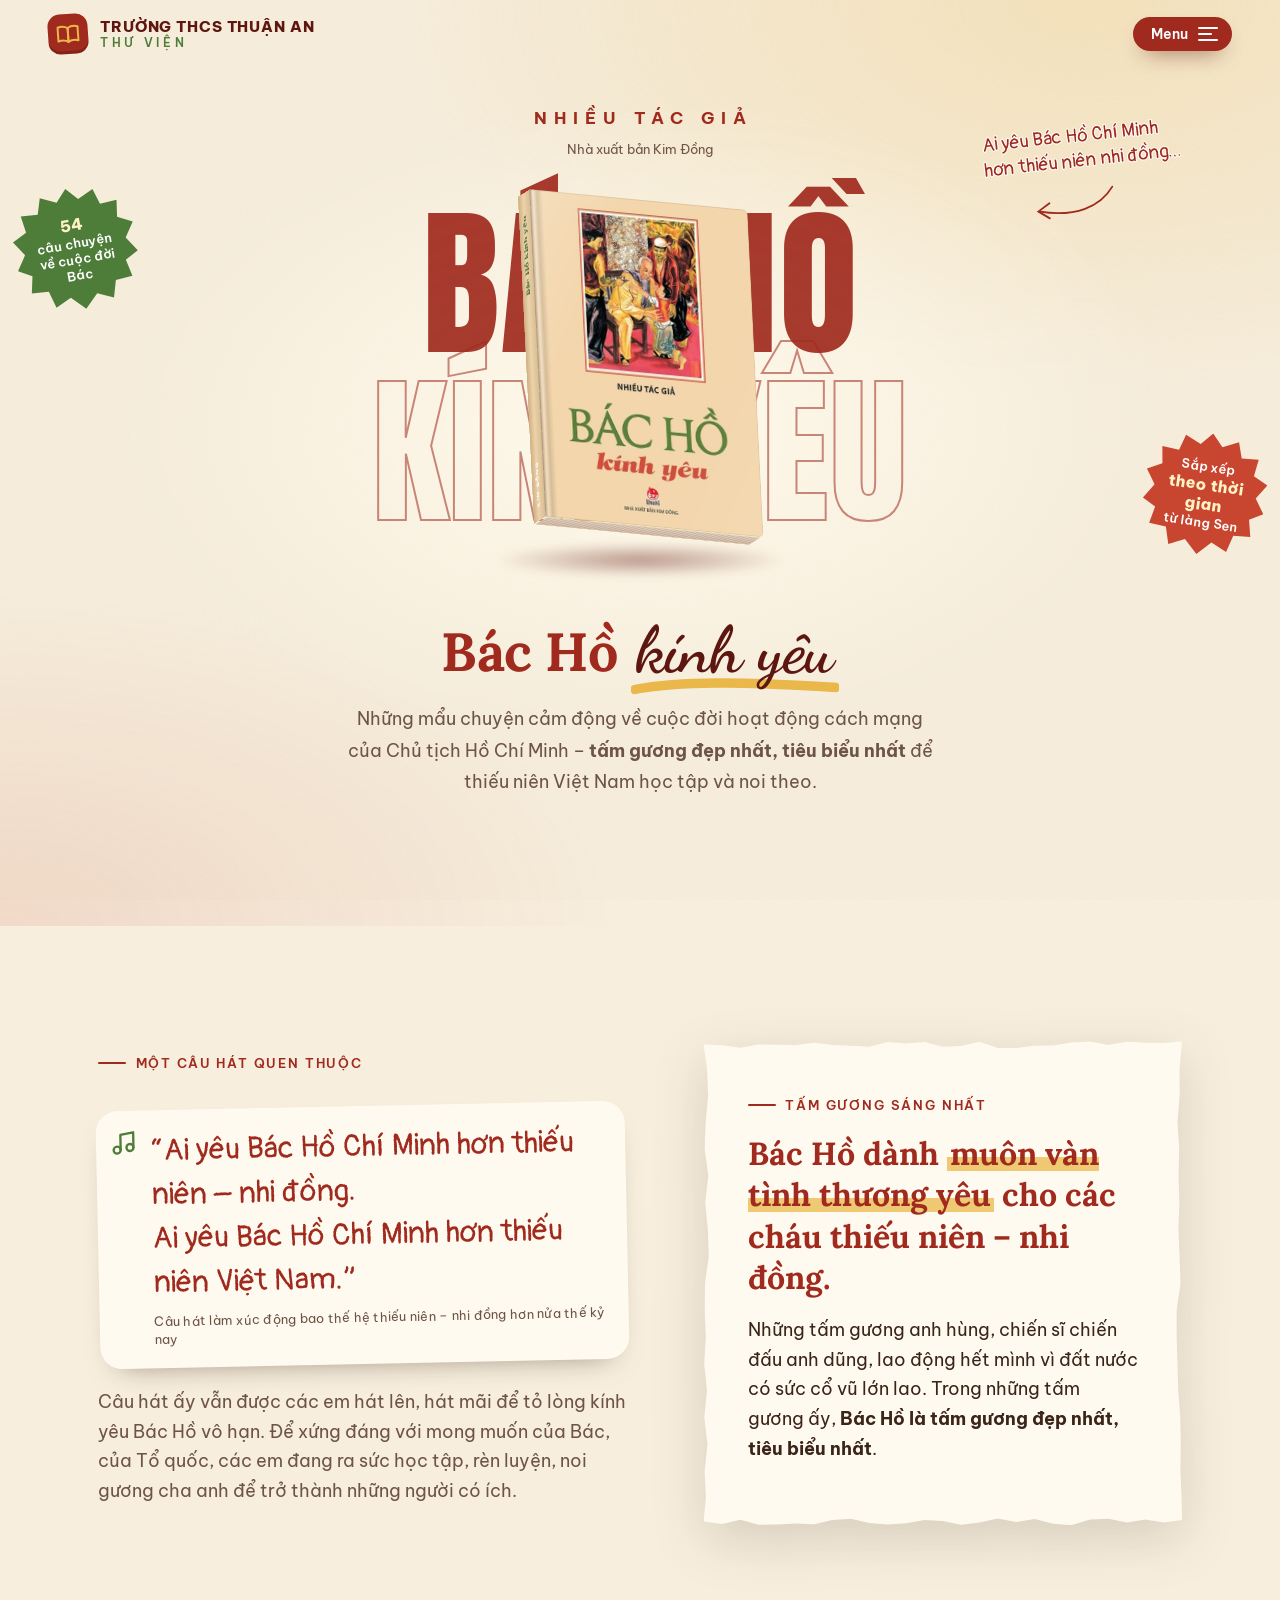
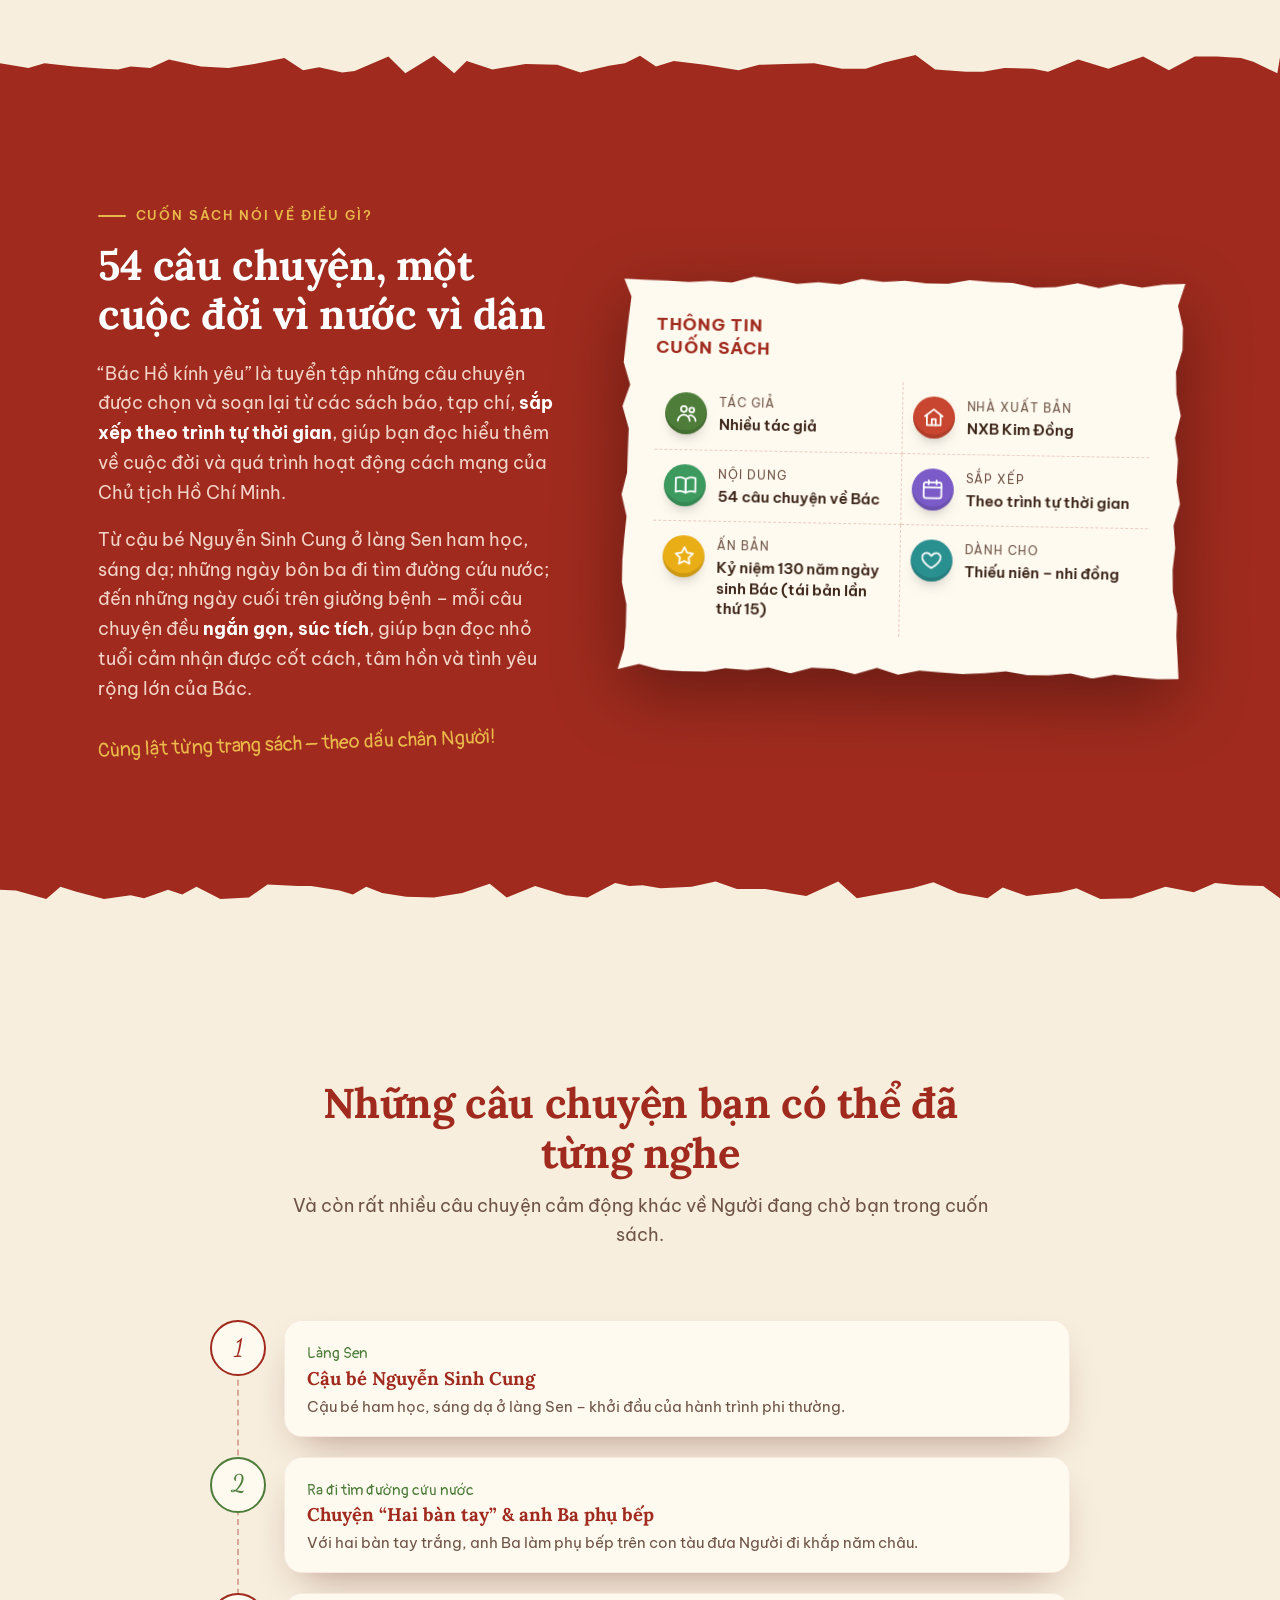
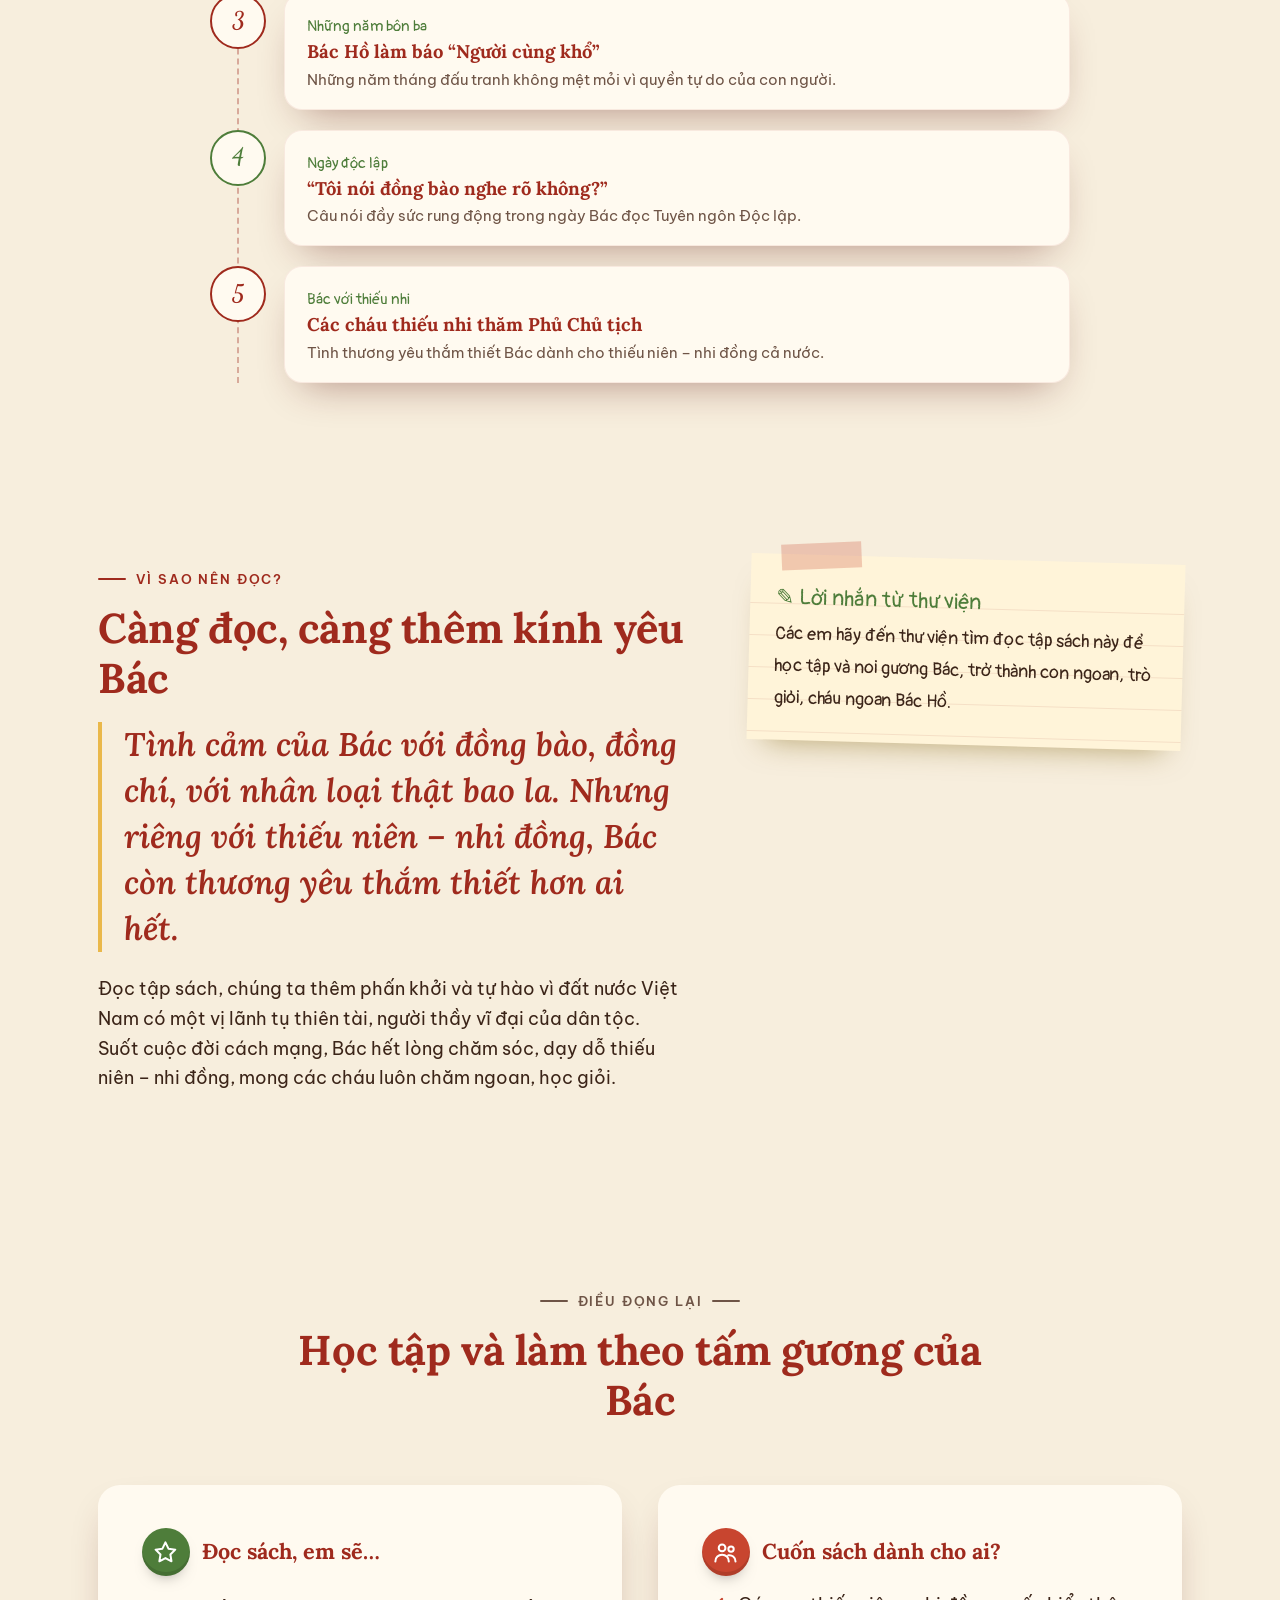
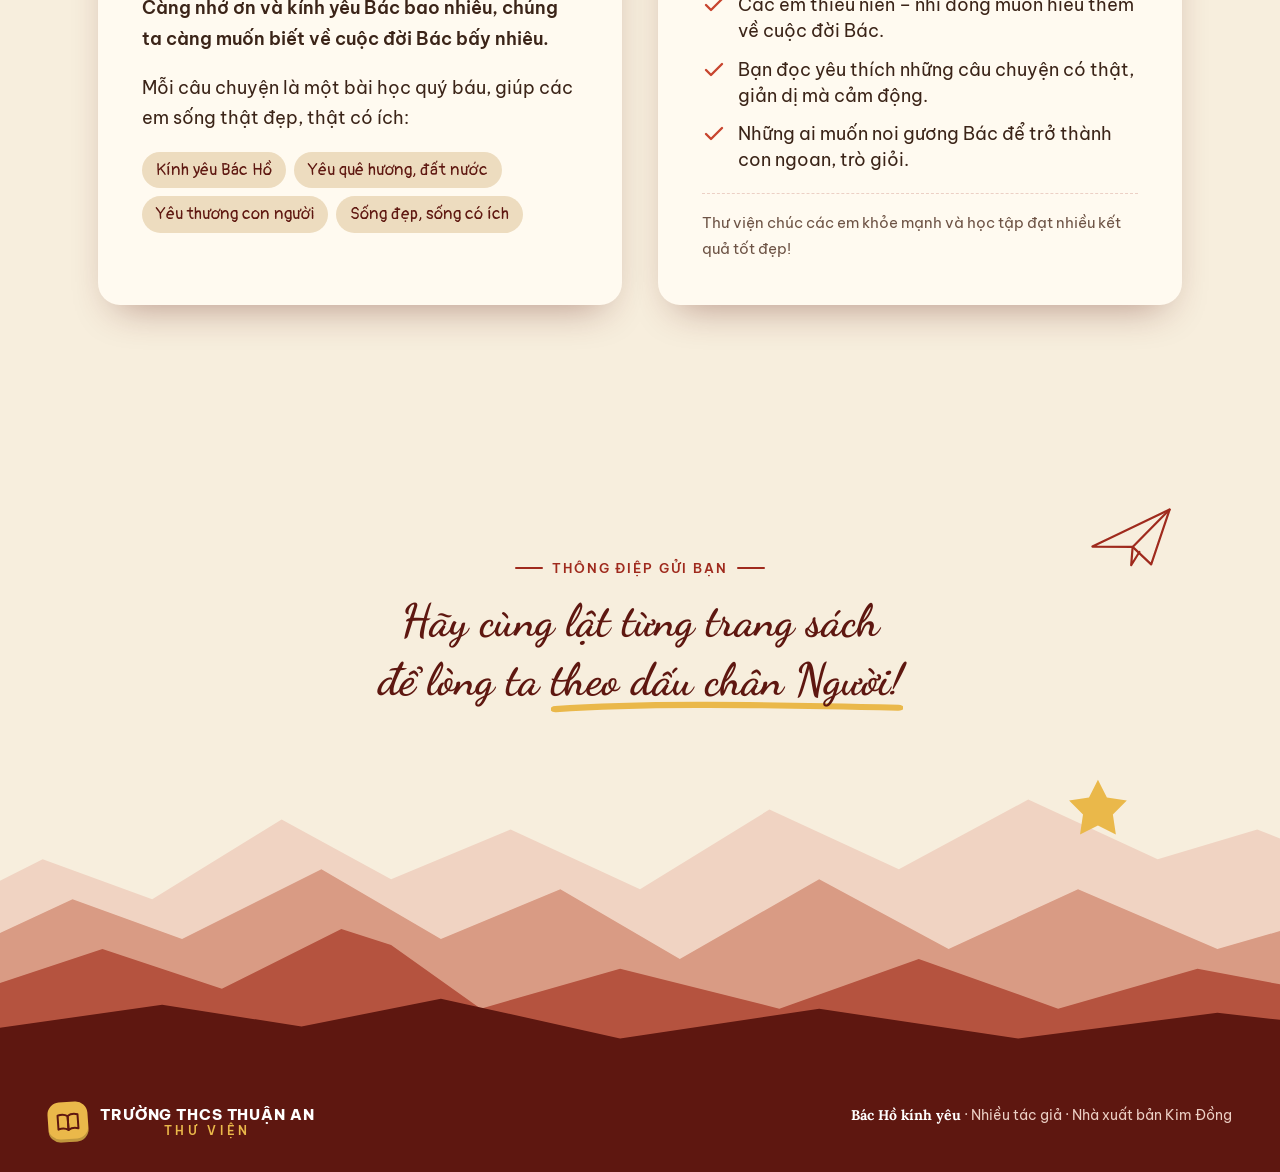
==== commit f342fe69: "add book" ====
--- a/bac-ho-kinh-yeu/index.html
+++ b/bac-ho-kinh-yeu/index.html
@@ -68,6 +68,12 @@
             <span class="t"><b>Hoàng Sa, Trường Sa – Khát vọng hòa bình</b><small>Bùi Tất Tươm, Vũ Bá Hòa</small></span>
             <span class="go"><svg viewBox="0 0 24 24" fill="none" stroke="currentColor" stroke-width="2.2" stroke-linecap="round" stroke-linejoin="round" aria-hidden="true"><path d="M5 12h14M13 6l6 6-6 6"/></svg></span>
           </a></li>
+          <li><a href="../lich-su-viet-nam-bang-tranh-nuoc-co-viet/index.html">
+            <span class="n">06</span>
+            <img src="../assets/books/lich-su-viet-nam-bang-tranh-nuoc-co-viet/nxbtre_full_03232017_102343.jpg" alt="" loading="lazy">
+            <span class="t"><b>Lịch sử Việt Nam bằng tranh – Người cổ Việt Nam</b><small>Trần Bạch Đằng (chủ biên) · NXB Trẻ</small></span>
+            <span class="go"><svg viewBox="0 0 24 24" fill="none" stroke="currentColor" stroke-width="2.2" stroke-linecap="round" stroke-linejoin="round" aria-hidden="true"><path d="M5 12h14M13 6l6 6-6 6"/></svg></span>
+          </a></li>
       </ul>
     </div>
   </nav>
--- a/assets/css/style.css
+++ b/assets/css/style.css
@@ -899,7 +899,7 @@
 
     .hero-note.n1 {
       right: 2%;
-      top: 12%;
+      top: -13%;
       transform: rotate(-6deg);
       max-width: 220px;
       -webkit-text-stroke: 2px #ffffff;
@@ -2678,17 +2678,18 @@
       position: relative;
       z-index: 1;
       display: block;
-      width: clamp(78px, 11vw, 150px);
+      width: clamp(70px, 10vw, 140px);
       margin-bottom: 18px;
       transform-origin: 50% 100%;
       transition: transform .45s cubic-bezier(.2, .7, .2, 1);
       animation: float 6s ease-in-out infinite
     }
 
-    .shelf a:nth-child(2) { animation-delay: -1.2s }
-    .shelf a:nth-child(3) { animation-delay: -2.4s; width: clamp(92px, 13vw, 178px) }
-    .shelf a:nth-child(4) { animation-delay: -3.6s }
-    .shelf a:nth-child(5) { animation-delay: -4.8s }
+    .shelf a:nth-child(2) { animation-delay: -1s }
+    .shelf a:nth-child(3) { animation-delay: -2s }
+    .shelf a:nth-child(4) { animation-delay: -3s }
+    .shelf a:nth-child(5) { animation-delay: -4s }
+    .shelf a:nth-child(6) { animation-delay: -5s }
 
     .shelf a img {
       width: 100%;
@@ -2700,10 +2701,12 @@
       transition: transform .45s cubic-bezier(.2, .7, .2, 1)
     }
 
-    .shelf a:nth-child(1) { --r: -6deg }
-    .shelf a:nth-child(2) { --r: -2deg }
-    .shelf a:nth-child(4) { --r: 3deg }
-    .shelf a:nth-child(5) { --r: 7deg }
+    .shelf a:nth-child(1) { --r: -7deg }
+    .shelf a:nth-child(2) { --r: -4deg }
+    .shelf a:nth-child(3) { --r: -1deg }
+    .shelf a:nth-child(4) { --r: 2deg }
+    .shelf a:nth-child(5) { --r: 5deg }
+    .shelf a:nth-child(6) { --r: 8deg }
 
     .shelf a:hover img {
       transform: rotateY(0) rotateZ(0) translateY(-12px) scale(1.06)
@@ -2918,12 +2921,8 @@
       }
 
       .shelf a {
-        width: 15.5vw;
+        width: 13.6vw;
         margin-bottom: 16px
-      }
-
-      .shelf a:nth-child(3) {
-        width: 19vw
       }
 
       .shelf::after {
